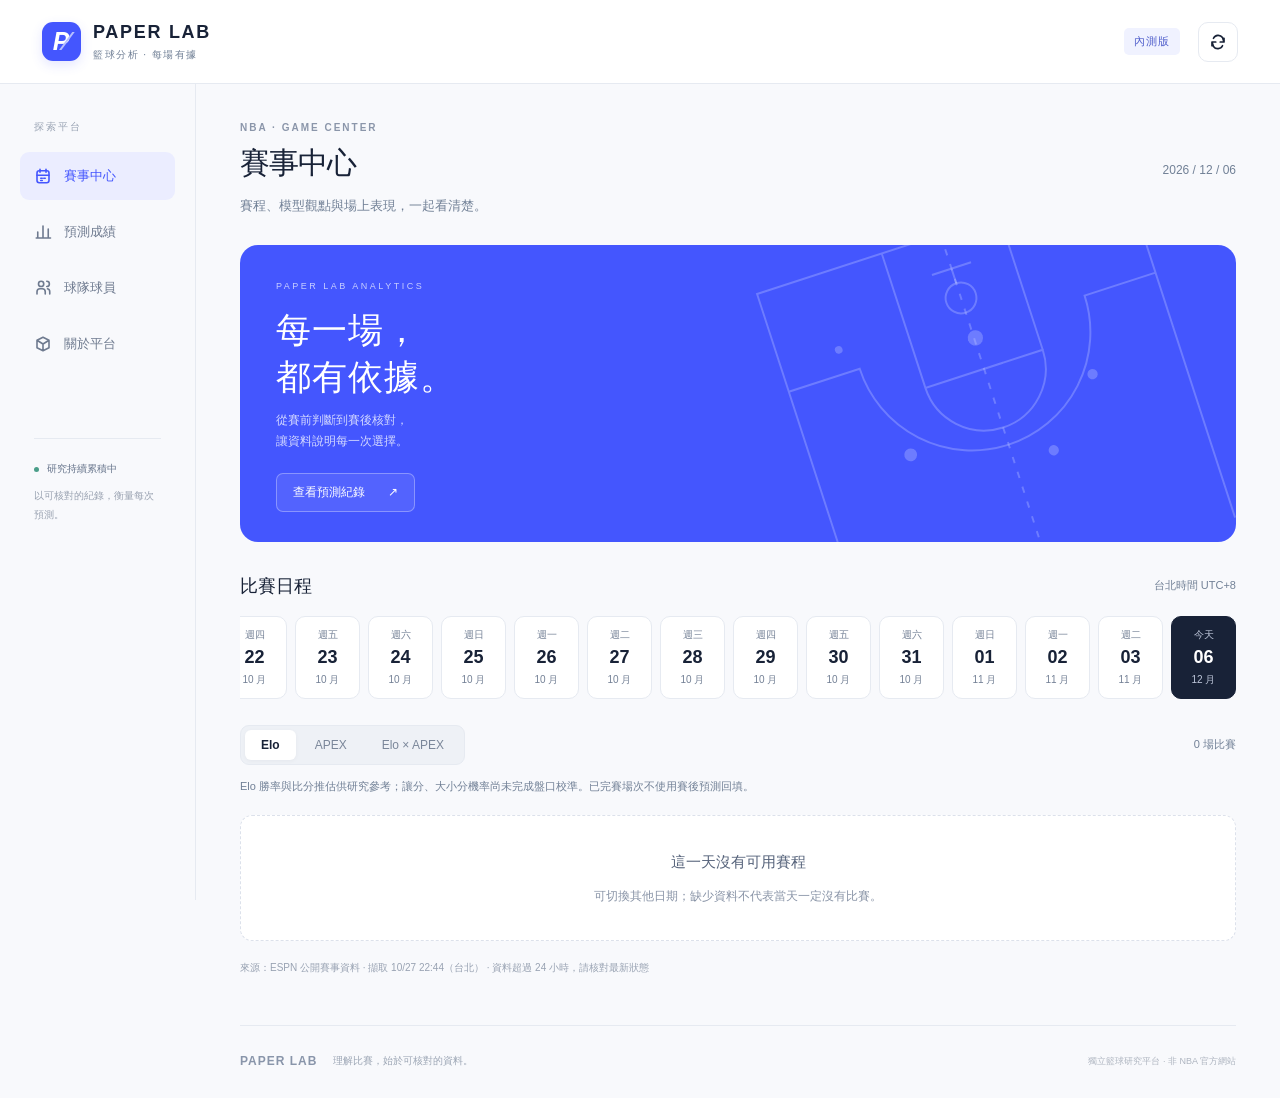
==== index.html @ b0bacdf6 "Polish platform brand alignment and mobile schedule scrolling" ====
<!doctype html>
<html lang="zh-Hant">
<head>
  <meta charset="utf-8">
  <meta name="viewport" content="width=device-width, initial-scale=1, viewport-fit=cover">
  <meta name="theme-color" content="#F8F9FC">
  <meta name="description" content="Paper Lab NBA 賽事分析平台。查看賽程、勝負與讓分大小分研究、封存預測成績、球隊及球員資料。">
  <title>Paper Lab｜NBA 賽事分析平台</title>
  <link rel="stylesheet" href="./platform.css?v=20261027-platform2">
  <script src="./localization.js" defer></script>
  <script src="./platform.js?v=20261027-platform1" defer></script>
</head>
<body>
<a class="skip" href="#content">跳至主要內容</a>
<header class="topbar">
  <a class="brand" href="#games" aria-label="Paper Lab 首頁"><span class="brand-mark">P<span>∕</span></span><span>PAPER LAB<small>籃球分析 · 每場有據</small></span></a>
  <div class="header-right"><span class="beta-label">內測版</span><button class="icon-button" id="refresh" aria-label="重新載入最新資料"><svg viewBox="0 0 24 24" aria-hidden="true"><path d="M20 7v5h-5M4 17v-5h5M6 7a7 7 0 0 1 12-1l2 6M4 12l2 6a7 7 0 0 0 12-1"/></svg></button></div>
</header>
<div class="app-shell">
<nav class="primary-nav" aria-label="主要導覽">
  <div class="nav-label">探索平台</div>
  <button data-page="games" aria-current="page"><svg viewBox="0 0 24 24" aria-hidden="true"><rect x="4" y="5" width="16" height="16" rx="3"/><path d="M8 3v4m8-4v4M4 11h16m-11 4h2m2 0h2m-6 3h2"/></svg><span>賽事中心</span></button>
  <button data-page="results"><svg viewBox="0 0 24 24" aria-hidden="true"><path d="M5 20V12m7 8V4m7 16V8M3 20h19"/></svg><span>預測成績</span></button>
  <button data-page="data"><svg viewBox="0 0 24 24" aria-hidden="true"><path d="M4 20v-3a4 4 0 0 1 4-4h3a4 4 0 0 1 4 4v3m3-7a4 4 0 0 1 3 4v3"/><circle cx="9.5" cy="6.5" r="3.5"/><path d="M17 3a3.5 3.5 0 0 1 0 7"/></svg><span>球隊球員</span></button>
  <button data-page="platform"><svg viewBox="0 0 24 24" aria-hidden="true"><path d="M12 3l8 4v10l-8 4-8-4V7l8-4zm0 9l8-5m-8 5L4 7m8 5v9"/></svg><span>關於平台</span></button>
  <div class="sidebar-note"><i></i> 研究持續累積中<br><span>以可核對的紀錄，衡量每次預測。</span></div>
</nav>
<main id="content" tabindex="-1">
  <div id="load-status" class="load-status" role="status">正在讀取最新賽事資料…</div>
  <section id="page-games" class="page">
    <div class="page-heading"><div><p class="eyebrow">NBA · GAME CENTER</p><h1>賽事中心</h1><p class="subtitle">賽程、模型觀點與場上表現，一起看清楚。</p></div><span id="today-label" class="date-label"></span></div>
    <section class="hero" aria-labelledby="hero-title"><div class="hero-copy"><span class="hero-kicker">PAPER LAB ANALYTICS</span><h2 id="hero-title">每一場，<br>都有依據。</h2><p>從賽前判斷到賽後核對，<br>讓資料說明每一次選擇。</p><button class="hero-cta" data-goto="results">查看預測紀錄 <span>↗</span></button></div><div class="court" aria-hidden="true"><svg viewBox="0 0 340 300"><g fill="none" stroke="currentColor" stroke-width="1.5"><path d="M20 20h300v520H20zM20 100h58a92 92 0 0 0 184 0h58M122 20v110h96V20M122 130a48 48 0 0 0 96 0M154 48h32m-16 0v12"/><circle cx="170" cy="72" r="12"/><path d="M170 20v260" stroke-dasharray="5 7"/></g><g fill="currentColor"><circle cx="95" cy="176" r="5"/><circle cx="249" cy="160" r="4"/><circle cx="171" cy="105" r="6"/><circle cx="202" cy="207" r="4"/><circle cx="67" cy="81" r="3"/></g></svg><span class="court-caption">THE GAME. THE DATA.</span></div></section>
    <div class="section-heading"><h2>比賽日程</h2><span class="quiet">台北時間 UTC+8</span></div>
    <div id="schedule-dates" class="date-strip" aria-label="選擇比賽日期"></div>
    <div class="filter-bar"><div id="forecast-models" class="segmented" aria-label="預測模型"><button data-model="elo" aria-pressed="true">Elo</button><button data-model="apex" aria-pressed="false">APEX</button><button data-model="ensemble" aria-pressed="false">Elo × APEX</button></div><span id="game-count" class="quiet"></span></div>
    <p class="context-note" id="model-context">Elo 勝率與比分推估供研究參考；讓分、大小分機率尚未完成盤口校準。</p>
    <div id="game-list" class="game-grid" aria-live="polite"></div>
    <div class="source-line" id="game-source"></div>
  </section>
  <section id="page-results" class="page" hidden>
    <div class="page-heading"><div><p class="eyebrow">PREDICTION RECORD</p><h1>預測成績</h1><p class="subtitle">看得見當時的判斷，也核對最後的結果。</p></div></div>
    <div class="notice"><strong>先看紀錄，再談準確率</strong><p id="audit-scope">正在讀取封存紀錄…</p></div>
    <div class="filter-bar results-filters"><label>日期<select id="result-day" aria-label="核對日期"></select></label><label>模型<select id="result-model"><option value="elo">Elo 封存核對</option><option value="apex">APEX 真實賽前</option><option value="ensemble">Elo × APEX 真實賽前</option><option value="online">增量模型真實賽前</option></select></label><label>項目<select id="result-market"><option value="all">全部項目</option><option value="moneyline">勝負</option><option value="spread">讓分／受讓</option><option value="total">大小分</option></select></label></div>
    <div id="result-metrics" class="metric-grid"></div>
    <div class="section-heading"><h2>逐場核對</h2><span class="quiet" id="result-count"></span></div>
    <div id="result-list" aria-live="polite"></div>
    <details class="disclosure"><summary>核對方式與資料限制</summary><p>此頁使用公開歷史 Git 提交中的賽前紀錄，依原核對檔的資格規則呈現。讓分與大小分的盤口來源尚未驗證，因此表中的方向命中不能視為已驗證的投注績效。未符合封存條件的場次另行標示；賽後重跑的回測不會計入真實賽前成績。</p><a href="./research.html">查看研究紀錄與回測說明 ↗</a></details>
  </section>
  <section id="page-data" class="page" hidden>
    <div class="page-heading"><div><p class="eyebrow">LEAGUE INTELLIGENCE</p><h1>球隊與球員</h1><p class="subtitle">從球隊近況到球員出賽，找到影響比賽的線索。</p></div></div>
    <div class="data-toolbar"><div class="segmented" id="data-tabs"><button data-dataset="teams" aria-pressed="true">球隊</button><button data-dataset="players" aria-pressed="false">球員</button><button data-dataset="injuries" aria-pressed="false">傷停</button></div><input id="data-search" type="search" placeholder="搜尋球隊或球員" aria-label="搜尋球隊或球員"></div>
    <p class="context-note" id="data-context"></p><div id="data-list" aria-live="polite"></div><div class="source-line" id="data-source"></div>
  </section>
  <section id="page-platform" class="page" hidden>
    <div class="page-heading"><div><p class="eyebrow">ABOUT PAPER LAB</p><h1>用紀錄，建立信任。</h1><p class="subtitle">一個把預測、資料與驗證放在同一條脈絡的籃球分析平台。</p></div></div>
    <div class="platform-intro"><span class="small-label">目前階段</span><h2>持續驗證的內測平台</h2><p>目前以 Elo 提供公開研究預測，APEX 與融合方案累積真實賽前證據後再評估。模型更新必須經驗證與人工審核，不會因少量比賽的短期成績自動升級。</p></div>
    <div class="section-heading"><h2>模型與整合狀態</h2><span class="quiet">如實呈現進度</span></div><div id="model-status" class="model-grid"></div>
    <div class="section-heading"><h2>資料如何持續累積</h2></div><div id="integration-summary" class="panel"></div>
    <div class="section-heading"><h2>資料與使用說明</h2></div><div class="panel text-panel"><h3>來源與更新</h3><p>公開賽程、球員比賽數據及傷停由現有資料收集流程更新；每個頁面標示擷取時間。私人模型進度以人工確認的彙總快照呈現，超過 24 小時會提醒重新核對。</p><h3>內測與後續服務</h3><p>目前未開放訂閱或收款。資料來源的商業使用與再散布權利仍須確認，完成授權及長期模型驗證後才適合提供付費服務。</p><h3>研究定位</h3><p>球員能力、預估上場時間和勝率屬於推估，不能視為已知事實；傷停未列名也不等於健康。任何模型均不保證賽果或收益。</p><div class="text-links"><a href="./research.html">完整研究紀錄 ↗</a><a href="https://official.nba.com/nba-injury-report-2026-27-season/" target="_blank" rel="noopener noreferrer">NBA 官方傷情報告 ↗</a></div></div>
    <div id="platform-asof" class="source-line"></div>
  </section>
  <footer><a class="footer-brand" href="#games">PAPER LAB</a><p>理解比賽，始於可核對的資料。</p><span>獨立籃球研究平台 · 非 NBA 官方網站</span></footer>
</main>
</div>
<dialog id="game-dialog" aria-labelledby="dialog-title"><div class="dialog-top"><span class="eyebrow">GAME INSIGHT</span><button id="dialog-close" class="icon-button" aria-label="關閉分析">×</button></div><div id="dialog-content"></div></dialog>
<noscript><p class="notice">請開啟 JavaScript 讀取最新賽事；也可前往 <a href="./research.html">研究紀錄</a>。</p></noscript>
</body>
</html>
---- platform.css ----
:root{--brand:#4456fe;--ink:#182237;--muted:#718096;--line:#e6eaf1;--canvas:#f8f9fc;--surface:#fff;--green:#187660;--red:#b84c57;font-family:-apple-system,BlinkMacSystemFont,"PingFang TC","Noto Sans TC",sans-serif;color:var(--ink);background:var(--canvas);color-scheme:light;font-synthesis:none}
*{box-sizing:border-box}body{margin:0}button,input,select{font:inherit}button,a,input,select{-webkit-tap-highlight-color:transparent}button{cursor:pointer}a{color:var(--brand);text-decoration:none}button:focus-visible,a:focus-visible,select:focus-visible,input:focus-visible,summary:focus-visible{outline:3px solid #97a2ff;outline-offset:3px}button{color:inherit}button:disabled{cursor:default}svg{display:block}svg path,svg rect,svg circle{vector-effect:non-scaling-stroke}[hidden]{display:none!important}.skip{position:absolute;top:-100px;z-index:100;background:white;padding:16px}.skip:focus{top:4px}.topbar{height:84px;background:#fff;border-bottom:1px solid var(--line);display:flex;justify-content:space-between;align-items:center;padding:0 42px;position:sticky;top:0;z-index:20}.brand{display:flex;gap:12px;align-items:center;font-size:18px;letter-spacing:1.7px;font-weight:850;color:var(--ink)}.brand small{display:block;font-size:10px;letter-spacing:1.5px;font-weight:500;color:var(--muted);margin-top:5px}.brand-mark{background:var(--brand);color:#fff;height:39px;width:39px;display:flex;align-items:center;justify-content:center;border-radius:11px;font-size:25px;font-style:italic;letter-spacing:-5px;padding-right:6px;box-shadow:0 4px 12px #4456fe25}.brand-mark span{color:#b6bfff}.header-right{display:flex;gap:18px;align-items:center}.beta-label{font-size:11px;letter-spacing:1px;background:#f0f2ff;color:#5260cc;padding:6px 10px;border-radius:5px}.icon-button{width:40px;height:40px;border:1px solid var(--line);border-radius:10px;background:white;display:grid;place-items:center;font-size:25px}.icon-button svg{width:18px;fill:none;stroke:currentColor;stroke-linecap:round;stroke-linejoin:round;stroke-width:1.7}.app-shell{display:grid;grid-template-columns:196px minmax(0,1fr);max-width:1440px;margin:auto}.primary-nav{padding:36px 20px;height:calc(100dvh - 84px);position:sticky;top:84px;border-right:1px solid var(--line)}.nav-label{font-size:10px;letter-spacing:2px;color:#9aa4b4;padding:0 14px 18px}.primary-nav button{width:100%;background:none;border:0;display:flex;align-items:center;gap:12px;border-radius:9px;padding:14px;margin-bottom:8px;font-size:13px;font-weight:650;color:#6e7a8f;text-align:left}.primary-nav button svg{width:18px;height:20px;fill:none;stroke:currentColor;stroke-width:1.6;stroke-linecap:round;stroke-linejoin:round;flex-shrink:0}.primary-nav button[aria-current=page]{background:#ebedff;color:var(--brand)}.sidebar-note{border-top:1px solid var(--line);margin:70px 14px 0;padding-top:20px;font-size:10px;color:#66748b;line-height:1.9}.sidebar-note span{display:block;margin-top:8px;color:#98a1b0}.sidebar-note i{display:inline-block;width:5px;height:5px;border-radius:100%;background:#4a9e89;margin-right:5px}main{min-width:0;padding:38px 44px 0;max-width:1200px}.page-heading{display:flex;align-items:center;justify-content:space-between;gap:20px;margin-bottom:28px}.eyebrow{font-size:10px;font-weight:750;letter-spacing:2px;color:#8b96aa;margin:0 0 10px}h1{font-size:30px;letter-spacing:-1px;margin:0 0 10px;font-weight:760}h2{margin:0;font-size:18px;font-weight:720}h3{font-size:15px;margin:0 0 10px}.subtitle{font-size:13px;line-height:1.8;margin:0;color:var(--muted)}.date-label{font-size:12px;color:#718096;white-space:nowrap}.hero{border-radius:18px;background:var(--brand);color:white;min-height:260px;position:relative;overflow:hidden;display:flex;margin-bottom:32px}.hero-copy{position:relative;z-index:1;padding:30px 36px;flex:1}.hero-kicker{font-size:9px;letter-spacing:2.5px;color:#c7ceff}.hero h2{font-size:35px;line-height:1.32;letter-spacing:1px;margin:14px 0 10px}.hero p{font-size:12px;line-height:1.8;color:#d4d9ff;margin:0 0 20px}.hero-cta{border:1px solid #ffffff50;background:#ffffff15;color:#fff;padding:10px 16px;border-radius:7px;font-size:12px}.hero-cta span{margin-left:20px}.court{position:absolute;right:0;top:0;height:100%;width:49%;color:#c0c8ff55;transform:rotate(-18deg) scale(1.3);transform-origin:center}.court svg{width:100%;height:100%}.court-caption{display:none;position:absolute;right:42px;bottom:30px;letter-spacing:3px;font-size:7px;transform:rotate(18deg);color:#d1d8ff}.section-heading{display:flex;align-items:center;justify-content:space-between;gap:12px;margin:28px 0 16px}.quiet{font-size:11px;color:var(--muted)}.date-strip{display:flex;gap:8px;overflow:auto;padding:2px 0 8px;scrollbar-width:none}.date-strip button{min-width:65px;flex-shrink:0;border:1px solid var(--line);border-radius:10px;background:white;padding:11px 8px;color:#748196;font-size:10px;text-align:center}.date-strip strong{display:block;color:var(--ink);font-size:18px;margin:5px 0}.date-strip button[aria-pressed=true]{background:var(--ink);border-color:var(--ink);color:#bec7da}.date-strip button[aria-pressed=true] strong{color:#fff}.filter-bar{display:flex;justify-content:space-between;align-items:center;gap:16px;margin:18px 0 8px;flex-wrap:wrap}.segmented{display:flex;padding:4px;border:1px solid var(--line);background:#eef1f6;border-radius:9px;gap:3px}.segmented button{border:0;background:none;color:#7a8699;font-size:12px;padding:8px 16px;border-radius:6px;white-space:nowrap}.segmented button[aria-pressed=true]{color:var(--ink);background:white;box-shadow:0 1px 4px #1722380b;font-weight:700}.context-note{font-size:11px;line-height:1.8;color:var(--muted);margin:12px 0 18px}.game-grid{display:grid;grid-template-columns:repeat(2,minmax(0,1fr));gap:16px}.game-card{background:#fff;border:1px solid var(--line);border-radius:13px;overflow:hidden;transition:box-shadow .2s}.game-card:hover{box-shadow:0 5px 20px #18223708}.game-top{display:flex;justify-content:space-between;padding:16px 18px 0;font-size:10px;color:#8b96a7}.status-chip{font-size:9px;letter-spacing:.5px;color:#76839a;display:inline-flex;align-items:center;gap:5px}.status-chip.live{color:var(--red)}.status-chip.live:before{content:"";background:var(--red);border-radius:50%;width:5px;height:5px}.matchup{display:grid;grid-template-columns:1fr auto 1fr;align-items:center;padding:22px 14px 20px;gap:12px;text-align:center}.team-symbol{display:grid;place-content:center;background:#f0f3f9;border:1px solid #e6eaf1;border-radius:50%;width:43px;height:43px;margin:0 auto 10px;font-size:11px;font-weight:850;color:#405371;letter-spacing:.4px}.team-name{font-size:14px;font-weight:720;display:block}.team-role{font-size:9px;color:#a1a9b7;margin-top:5px}.match-score{font-size:22px;font-weight:750;letter-spacing:1px}.match-score small{display:block;font-size:9px;font-weight:400;letter-spacing:0;color:#95a1b3;margin-top:7px}.vs{font-size:11px;letter-spacing:1px;color:#a9b1be;font-weight:500}.market-grid{display:grid;grid-template-columns:repeat(3,minmax(0,1fr));background:#f8f9fd;border-top:1px solid #eef0f5;border-bottom:1px solid #eef0f5;margin:0 18px}.market-cell{padding:12px 5px;min-width:0;text-align:center}.market-cell+.market-cell{border-left:1px solid var(--line)}.market-cell span{font-size:9px;color:#8b95a6;display:block;margin-bottom:7px}.market-cell strong{font-size:12px;font-weight:700;display:block;overflow-wrap:anywhere}.market-cell em{display:block;font-size:10px;color:var(--brand);font-style:normal;margin-top:5px}.card-bottom{display:flex;justify-content:space-between;align-items:center;padding:13px 18px;font-size:9px;color:#9aa4b3;gap:10px}.text-button{border:0;background:none;color:var(--brand);padding:6px 0;font-size:11px;font-weight:650}.empty{background:#fff;border:1px dashed #dce1eb;border-radius:12px;padding:32px 22px;text-align:center;color:#8994a7;font-size:12px;line-height:1.9;grid-column:1/-1}.empty strong{font-size:15px;color:#55627a;display:block;margin-bottom:9px}.source-line{color:#98a2b2;font-size:10px;line-height:1.8;margin-top:18px;overflow-wrap:anywhere}.load-status{font-size:11px;color:#7a869b;margin:0 0 18px}.load-status:empty{display:none}.load-status.error{background:#fff0eb;padding:12px;border-radius:8px;color:#a15b3d}.notice{background:#eef1ff;border:1px solid #e1e6ff;border-radius:12px;padding:20px 24px;margin-bottom:22px}.notice strong{font-size:14px;color:#3f50ae}.notice p{font-size:12px;color:#7482a2;line-height:1.9;margin:8px 0 0}.results-filters label{font-size:10px;color:var(--muted);display:grid;gap:7px;flex:1;min-width:120px}select,input{border:1px solid var(--line);background:#fff;border-radius:8px;padding:11px 12px;color:var(--ink);min-width:0;font-size:12px}input{appearance:none}select{min-height:42px}.metric-grid{display:grid;grid-template-columns:repeat(3,minmax(0,1fr));gap:14px;margin-top:24px}.metric-card{border:1px solid var(--line);background:white;border-radius:12px;padding:20px}.metric-card span{font-size:11px;color:var(--muted)}.metric-number{font-size:30px;font-weight:760;letter-spacing:-1px;margin:10px 0 7px}.metric-number small{font-size:13px;font-weight:450;color:#97a3b5;letter-spacing:0}.metric-card p{font-size:10px;color:#9aa4b4;margin:0;line-height:1.7}.result-row{border:1px solid var(--line);background:white;border-radius:12px;margin:12px 0;padding:18px 20px}.result-title{display:flex;justify-content:space-between;gap:12px;align-items:center;font-size:13px;font-weight:700}.result-title time{color:#93a0b3;font-size:10px;font-weight:400}.result-picks{display:grid;grid-template-columns:repeat(3,minmax(0,1fr));gap:12px;margin-top:18px}.result-picks>div{font-size:11px;line-height:1.9}.result-picks span{display:block;font-size:10px;color:#8894a7}.hit{color:var(--green)}.miss{color:var(--red)}.result-proof{font-size:9px;color:#9aa4b3;margin-top:14px;line-height:1.8;overflow-wrap:anywhere}.result-proof a{color:#7f8cab;text-decoration:underline}.disclosure{font-size:12px;line-height:1.9;background:#f0f3f8;border:1px solid var(--line);padding:16px 20px;border-radius:10px;margin-top:24px;color:#79869b}.disclosure summary{cursor:pointer;color:#53617b;font-weight:600}.data-toolbar{display:flex;gap:20px;align-items:center;justify-content:space-between}.data-toolbar input{max-width:280px;width:100%}.team-grid{display:grid;grid-template-columns:repeat(3,minmax(0,1fr));gap:14px}.team-card{background:white;border:1px solid var(--line);border-radius:12px;padding:22px 14px;text-align:center;color:var(--ink)}.team-card h3{font-size:13px;margin:12px 0 7px}.team-card p{font-size:10px;color:#94a0b3;margin:0;line-height:1.7}.team-card .team-symbol{width:48px;height:48px}.table-wrap{overflow:auto;border:1px solid var(--line);border-radius:12px;background:white}.data-table{border-collapse:collapse;width:100%;font-size:12px;white-space:nowrap;text-align:left}.data-table th{font-size:10px;letter-spacing:.5px;color:#95a0b2;background:#fbfcff;font-weight:500}.data-table th,.data-table td{padding:15px 18px;border-bottom:1px solid #edf0f5}.data-table tbody tr:last-child td{border-bottom:0}.data-table td small{display:block;color:#98a4b6;font-size:10px;margin-top:5px}.injury-grid{display:grid;grid-template-columns:repeat(2,minmax(0,1fr));gap:12px}.injury-card{background:white;border:1px solid var(--line);border-radius:10px;padding:18px}.injury-card h3{font-size:13px;display:flex;justify-content:space-between;gap:12px;line-height:1.7}.injury-card p{font-size:11px;color:#8b96a9;line-height:1.8;margin:5px 0 0}.injury-label{font-size:9px;padding:3px 7px;background:#fff0ef;color:#b36865;border-radius:5px;white-space:nowrap;align-self:start}.platform-intro{background:#18243a;color:white;border-radius:14px;padding:32px}.small-label{font-size:10px;color:#adb7ca;letter-spacing:1px}.platform-intro h2{font-size:24px;margin:14px 0}.platform-intro p{font-size:13px;line-height:2;color:#b7c1d3;max-width:680px;margin-bottom:0}.model-grid{display:grid;grid-template-columns:repeat(2,minmax(0,1fr));gap:14px}.model-card{border:1px solid var(--line);background:white;border-radius:12px;padding:23px}.model-card h3{font-size:18px;margin:8px 0}.model-card p{font-size:12px;color:#8b96a9;line-height:1.9}.model-label{font-size:9px;color:var(--brand);letter-spacing:1px}.model-card .progress{height:4px;background:#edf0f7;border-radius:5px;overflow:hidden;margin-top:15px}.progress div{height:100%;background:#6674ef}.panel{border:1px solid var(--line);background:white;border-radius:12px;padding:24px;font-size:12px;line-height:2;color:#8692a6}.panel h3{color:#3b4961;margin-top:22px}.panel h3:first-child{margin-top:0}.panel p{margin:8px 0 20px}.panel .compact-stats{display:grid;grid-template-columns:repeat(3,1fr);gap:20px;border-bottom:1px solid var(--line);padding-bottom:20px;margin-bottom:18px}.compact-stats strong{display:block;color:var(--ink);font-size:24px}.compact-stats span{font-size:10px}.text-links{display:flex;flex-wrap:wrap;gap:20px;font-size:11px}footer{border-top:1px solid var(--line);padding:28px 0 30px;margin-top:48px;display:flex;gap:16px;align-items:center;flex-wrap:wrap}footer .footer-brand{font-size:12px;font-weight:850;color:#8995aa;letter-spacing:1px}footer p{font-size:10px;color:#9ba5b4;margin:0}footer>span{font-size:9px;color:#aeb5c0;margin-left:auto}dialog{border:1px solid var(--line);border-radius:18px;padding:24px;width:min(650px,calc(100% - 24px));max-height:90dvh;color:var(--ink);box-shadow:0 20px 80px #15223e30}dialog::backdrop{background:#15223e88;backdrop-filter:blur(3px)}.dialog-top{display:flex;justify-content:space-between;align-items:center;margin-bottom:14px}.dialog-top .eyebrow{margin:0}.dialog-top button{border:0}dialog h2{font-size:23px;margin:15px 0}dialog .subtitle{margin-bottom:20px}dialog .panel{padding:18px;margin:14px 0}dialog .metric-grid{margin:14px 0}dialog .metric-card{padding:14px}.dialog-subtitle{font-size:12px;line-height:1.9;color:#8b96a8}.stale{color:#a46d40}.panel ul{padding-left:18px}.game-analysis{display:grid;grid-template-columns:1fr 1fr;gap:15px}.game-analysis>div{background:#f7f9fd;border-radius:10px;padding:16px;font-size:12px;line-height:1.9}.game-analysis h3{font-size:13px}.game-analysis p{font-size:11px;color:#7c899e}.audit-link{font-size:11px}.model-unavailable{padding:15px 18px;background:#f8f9fd;margin:0 18px;border-radius:8px;font-size:11px;line-height:1.8;color:#929db0}
@media(min-width:1400px){main{padding-left:56px;padding-right:56px}.hero{min-height:290px}.hero-copy{padding-top:38px}.hero h2{font-size:39px}}
@media(max-width:1050px){.app-shell{grid-template-columns:164px minmax(0,1fr)}.primary-nav{padding-left:12px;padding-right:12px}main{padding:30px 26px 0}.topbar{padding:0 26px}.hero-copy{padding:28px}.game-grid{gap:12px}.market-grid{margin:0 12px}.matchup{gap:6px}.team-name{font-size:13px}.team-grid{grid-template-columns:repeat(2,minmax(0,1fr))}.game-top{padding:14px 14px 0}.card-bottom{padding-left:14px;padding-right:14px}}
@media(max-width:720px){.topbar{height:69px;padding:0 20px}.brand{font-size:16px;gap:10px}.brand-mark{height:34px;width:34px;font-size:23px;border-radius:9px}.brand small{font-size:8px}.header-right{gap:10px}.icon-button{width:34px;height:34px}.beta-label{font-size:9px;padding:5px 8px}.app-shell{display:block}.primary-nav{position:fixed;top:auto;bottom:0;left:0;right:0;height:auto;display:flex;background:#ffffffed;backdrop-filter:blur(16px);border:0;border-top:1px solid var(--line);padding:7px 10px calc(7px + env(safe-area-inset-bottom));z-index:30;justify-content:space-around}.primary-nav button{width:23%;padding:6px 2px;margin:0;display:flex;flex-direction:column;gap:6px;font-size:9px;line-height:1.4;border-radius:8px}.primary-nav button[aria-current=page]{background:#f0f2ff}.primary-nav svg{width:19px;height:19px}.nav-label,.sidebar-note{display:none}main{padding:27px 20px 74px}.page-heading{margin-bottom:23px;gap:10px;align-items:start}.eyebrow{font-size:8px;letter-spacing:1.8px;margin-bottom:9px}h1{font-size:27px;margin-bottom:8px}.subtitle{font-size:11px;line-height:1.9}.date-label{font-size:9px;padding-top:22px}.hero{min-height:240px;margin-bottom:28px;border-radius:13px}.hero-copy{padding:26px}.hero-kicker{font-size:8px;letter-spacing:1.7px}.hero h2{font-size:32px;margin:15px 0 10px}.hero p{font-size:11px}.hero-cta{font-size:10px;padding:9px 13px}.court{right:-50px;width:66%;transform:rotate(-19deg) scale(1.25);opacity:.8}.court-caption{font-size:5px;right:34px;bottom:36px}h2{font-size:16px}.section-heading{margin-top:24px}.quiet{font-size:10px}.date-strip{gap:7px;margin-right:-20px;padding-right:20px}.date-strip button{min-width:58px;padding:9px 7px;border-radius:8px;font-size:9px}.date-strip strong{font-size:17px}.filter-bar{gap:10px;margin-top:15px}.segmented button{padding:7px 12px;font-size:10px}.context-note{font-size:10px;margin:11px 0 15px}.game-grid{grid-template-columns:1fr;gap:14px}.game-top{padding:16px 20px 0}.matchup{padding:20px 23px;grid-template-columns:1fr 82px 1fr}.team-symbol{height:43px;width:43px;font-size:11px}.team-name{font-size:15px}.team-role{font-size:9px}.match-score{font-size:24px}.market-grid{margin:0 20px}.market-cell{padding:13px 4px}.market-cell span{font-size:9px}.market-cell strong{font-size:13px}.market-cell em{font-size:10px}.card-bottom{padding:12px 20px}.notice{padding:18px}.notice strong{font-size:13px}.notice p{font-size:11px}.results-filters{display:grid;grid-template-columns:1fr 1fr;gap:12px}.results-filters label:first-child{grid-column:1/-1}.results-filters select{font-size:12px}.metric-grid{gap:8px;margin-top:20px}.metric-card{padding:14px 10px}.metric-card span{font-size:10px}.metric-number{font-size:24px;margin:8px 0 6px}.metric-card p{font-size:9px}.result-row{padding:17px}.result-title{font-size:12px;gap:8px;flex-wrap:wrap}.result-title time{font-size:9px}.result-picks{gap:8px}.result-picks>div{font-size:10px}.result-picks span{font-size:9px}.result-proof{font-size:8px}.data-toolbar{display:block}.data-toolbar .segmented{width:max-content}.data-toolbar input{max-width:none;margin-top:13px;padding:13px;font-size:12px}.team-grid{gap:10px}.team-card{padding:20px 10px}.team-card h3{font-size:12px}.team-card p{font-size:9px}.data-table th,.data-table td{padding:14px}.injury-grid{grid-template-columns:1fr}.model-grid{grid-template-columns:1fr;gap:12px}.model-card{padding:20px}.model-card h3{font-size:19px}.model-card p{font-size:11px;margin-bottom:0}.platform-intro{padding:25px}.platform-intro h2{font-size:21px}.platform-intro p{font-size:12px}.panel{padding:20px;font-size:11px}.panel .compact-stats{gap:10px}.compact-stats strong{font-size:23px}.compact-stats span{font-size:9px}.source-line{font-size:9px}.disclosure{padding:16px;font-size:11px}footer{display:block;padding:25px 0 15px;margin-top:36px}footer p{margin:10px 0}footer>span{display:block;font-size:8px}dialog{padding:19px;max-height:88dvh}dialog h2{font-size:21px}.game-analysis{gap:9px}.game-analysis>div{padding:13px;font-size:11px}.game-analysis h3{font-size:12px}.game-analysis p{font-size:10px}}
@media(prefers-reduced-motion:reduce){*{scroll-behavior:auto!important;transition:none!important}}

.date-strip::-webkit-scrollbar{display:none}
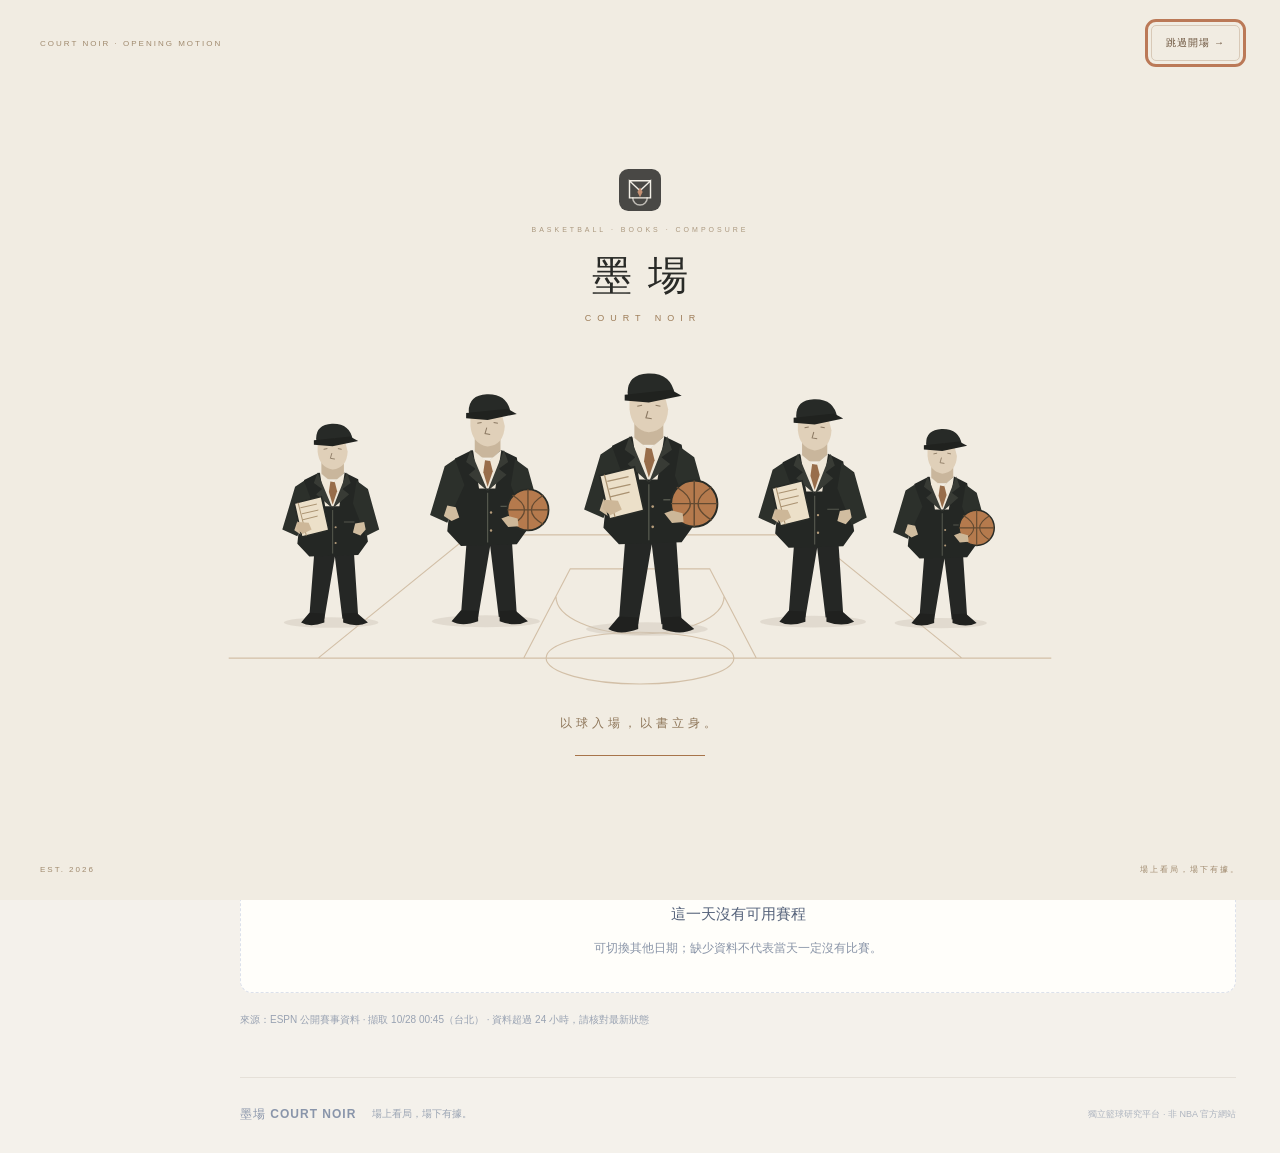
==== commit ea897e6b: "Launch Court Noir identity, optional opening motion and visible pregame briefs" ====
--- a/index.html
+++ b/index.html
@@ -3,17 +3,23 @@
 <head>
   <meta charset="utf-8">
   <meta name="viewport" content="width=device-width, initial-scale=1, viewport-fit=cover">
-  <meta name="theme-color" content="#F8F9FC">
-  <meta name="description" content="Paper Lab NBA 賽事分析平台。查看賽程、勝負與讓分大小分研究、封存預測成績、球隊及球員資料。">
-  <title>Paper Lab｜NBA 賽事分析平台</title>
-  <link rel="stylesheet" href="./platform.css?v=20261027-platform2">
+  <meta name="theme-color" content="#F4F1EB">
+  <meta name="description" content="墨場 COURT NOIR NBA 賽事研究平台。查看賽程、勝負與讓分大小分研究、封存預測成績、球隊及球員資料。">
+  <link rel="icon" type="image/svg+xml" href="./assets/court-noir-mark.svg">
+  <title>墨場 COURT NOIR｜NBA 賽事研究平台</title>
+  <link rel="stylesheet" href="./platform.css?v=20261027-noir1">
   <script src="./localization.js" defer></script>
-  <script src="./platform.js?v=20261027-platform1" defer></script>
+  <script src="./platform.js?v=20261027-noir1" defer></script>
 </head>
 <body>
+<section id="brand-intro" class="brand-intro" role="dialog" aria-modal="true" aria-labelledby="intro-title" hidden>
+  <div class="intro-top"><span>COURT NOIR · OPENING MOTION</span><button id="skip-intro" type="button">跳過開場 →</button></div>
+  <div class="intro-content"><img class="intro-emblem" src="./assets/court-noir-mark.svg" alt="" width="42" height="42"><p class="intro-eyebrow">BASKETBALL · BOOKS · COMPOSURE</p><h2 id="intro-title">墨場</h2><p class="intro-wordmark">COURT NOIR</p><img class="intro-crew" src="./assets/noir-entrance.svg" alt="五位黑西裝英式平頂帽人物，拿著籃球與書本，並肩站在球場上" width="960" height="420"><p class="intro-motto">以球入場，以書立身。</p><div class="intro-rule" aria-hidden="true"></div></div>
+  <div class="intro-bottom"><span>EST. 2026</span><span>場上看局，場下有據。</span></div>
+</section>
 <a class="skip" href="#content">跳至主要內容</a>
 <header class="topbar">
-  <a class="brand" href="#games" aria-label="Paper Lab 首頁"><span class="brand-mark">P<span>∕</span></span><span>PAPER LAB<small>籃球分析 · 每場有據</small></span></a>
+  <a class="brand" href="#games" aria-label="墨場 COURT NOIR 首頁"><img class="brand-symbol" src="./assets/court-noir-mark.svg" alt="" width="40" height="40"><span class="brand-name">墨場<small>COURT NOIR</small></span></a>
   <div class="header-right"><span class="beta-label">內測版</span><button class="icon-button" id="refresh" aria-label="重新載入最新資料"><svg viewBox="0 0 24 24" aria-hidden="true"><path d="M20 7v5h-5M4 17v-5h5M6 7a7 7 0 0 1 12-1l2 6M4 12l2 6a7 7 0 0 0 12-1"/></svg></button></div>
 </header>
 <div class="app-shell">
@@ -29,8 +35,9 @@
   <div id="load-status" class="load-status" role="status">正在讀取最新賽事資料…</div>
   <section id="page-games" class="page">
     <div class="page-heading"><div><p class="eyebrow">NBA · GAME CENTER</p><h1>賽事中心</h1><p class="subtitle">賽程、模型觀點與場上表現，一起看清楚。</p></div><span id="today-label" class="date-label"></span></div>
-    <section class="hero" aria-labelledby="hero-title"><div class="hero-copy"><span class="hero-kicker">PAPER LAB ANALYTICS</span><h2 id="hero-title">每一場，<br>都有依據。</h2><p>從賽前判斷到賽後核對，<br>讓資料說明每一次選擇。</p><button class="hero-cta" data-goto="results">查看預測紀錄 <span>↗</span></button></div><div class="court" aria-hidden="true"><svg viewBox="0 0 340 300"><g fill="none" stroke="currentColor" stroke-width="1.5"><path d="M20 20h300v520H20zM20 100h58a92 92 0 0 0 184 0h58M122 20v110h96V20M122 130a48 48 0 0 0 96 0M154 48h32m-16 0v12"/><circle cx="170" cy="72" r="12"/><path d="M170 20v260" stroke-dasharray="5 7"/></g><g fill="currentColor"><circle cx="95" cy="176" r="5"/><circle cx="249" cy="160" r="4"/><circle cx="171" cy="105" r="6"/><circle cx="202" cy="207" r="4"/><circle cx="67" cy="81" r="3"/></g></svg><span class="court-caption">THE GAME. THE DATA.</span></div></section>
-    <div class="section-heading"><h2>比賽日程</h2><span class="quiet">台北時間 UTC+8</span></div>
+    <section class="hero" aria-labelledby="hero-title"><div class="hero-copy"><span class="hero-kicker">COURT NOIR · BASKETBALL INTELLIGENCE</span><h2 id="hero-title">看懂局勢，<br>不失風度。</h2><p>獨贏、讓分、大小分，<br>每個觀點，都有資料落點。</p><button class="hero-cta" data-goto="results">查看預測紀錄 <span>↗</span></button></div><div class="court" aria-hidden="true"><svg viewBox="0 0 340 300"><g fill="none" stroke="currentColor" stroke-width="1.5"><path d="M20 20h300v520H20zM20 100h58a92 92 0 0 0 184 0h58M122 20v110h96V20M122 130a48 48 0 0 0 96 0M154 48h32m-16 0v12"/><circle cx="170" cy="72" r="12"/><path d="M170 20v260" stroke-dasharray="5 7"/></g><g fill="currentColor"><circle cx="95" cy="176" r="5"/><circle cx="249" cy="160" r="4"/><circle cx="171" cy="105" r="6"/><circle cx="202" cy="207" r="4"/><circle cx="67" cy="81" r="3"/></g></svg><span class="court-caption">THE GAME. THE DATA.</span></div></section>
+    <div class="schedule-heading"><div><p class="eyebrow">PREGAME BRIEFING</p><h2 id="schedule-title">賽前預測</h2></div><div class="schedule-actions"><button id="go-today" class="text-button">今日賽果</button><button id="go-tomorrow" class="tomorrow-button">明日預測 ↗</button></div></div>
+    <p id="selected-date-context" class="context-note"></p>
     <div id="schedule-dates" class="date-strip" aria-label="選擇比賽日期"></div>
     <div class="filter-bar"><div id="forecast-models" class="segmented" aria-label="預測模型"><button data-model="elo" aria-pressed="true">Elo</button><button data-model="apex" aria-pressed="false">APEX</button><button data-model="ensemble" aria-pressed="false">Elo × APEX</button></div><span id="game-count" class="quiet"></span></div>
     <p class="context-note" id="model-context">Elo 勝率與比分推估供研究參考；讓分、大小分機率尚未完成盤口校準。</p>
@@ -52,14 +59,16 @@
     <p class="context-note" id="data-context"></p><div id="data-list" aria-live="polite"></div><div class="source-line" id="data-source"></div>
   </section>
   <section id="page-platform" class="page" hidden>
-    <div class="page-heading"><div><p class="eyebrow">ABOUT PAPER LAB</p><h1>用紀錄，建立信任。</h1><p class="subtitle">一個把預測、資料與驗證放在同一條脈絡的籃球分析平台。</p></div></div>
+    <div class="page-heading"><div><p class="eyebrow">ABOUT COURT NOIR</p><h1>用紀錄，建立信任。</h1><p class="subtitle">一個把預測、資料與驗證放在同一條脈絡的籃球分析平台。</p></div></div>
     <div class="platform-intro"><span class="small-label">目前階段</span><h2>持續驗證的內測平台</h2><p>目前以 Elo 提供公開研究預測，APEX 與融合方案累積真實賽前證據後再評估。模型更新必須經驗證與人工審核，不會因少量比賽的短期成績自動升級。</p></div>
     <div class="section-heading"><h2>模型與整合狀態</h2><span class="quiet">如實呈現進度</span></div><div id="model-status" class="model-grid"></div>
     <div class="section-heading"><h2>資料如何持續累積</h2></div><div id="integration-summary" class="panel"></div>
     <div class="section-heading"><h2>資料與使用說明</h2></div><div class="panel text-panel"><h3>來源與更新</h3><p>公開賽程、球員比賽數據及傷停由現有資料收集流程更新；每個頁面標示擷取時間。私人模型進度以人工確認的彙總快照呈現，超過 24 小時會提醒重新核對。</p><h3>內測與後續服務</h3><p>目前未開放訂閱或收款。資料來源的商業使用與再散布權利仍須確認，完成授權及長期模型驗證後才適合提供付費服務。</p><h3>研究定位</h3><p>球員能力、預估上場時間和勝率屬於推估，不能視為已知事實；傷停未列名也不等於健康。任何模型均不保證賽果或收益。</p><div class="text-links"><a href="./research.html">完整研究紀錄 ↗</a><a href="https://official.nba.com/nba-injury-report-2026-27-season/" target="_blank" rel="noopener noreferrer">NBA 官方傷情報告 ↗</a></div></div>
+    <div class="panel factor-research-entry"><span class="small-label">研究進行中</span><h3>把球場線索，變成可核對的加減分。</h3><p>計數因子評分卡正在設計：每條規則都要有來源、時間戳與獨立驗證，尚未影響現有預測。</p><a href="https://github.com/leonlin047/nba-paper-lab-web/blob/main/docs/COUNTABLE_FACTORS_RESEARCH_20261028.md">閱讀論文研究與評分卡草案 ↗</a></div>
+    <button id="replay-intro" class="text-button intro-replay" type="button">重播品牌開場 ↗</button>
     <div id="platform-asof" class="source-line"></div>
   </section>
-  <footer><a class="footer-brand" href="#games">PAPER LAB</a><p>理解比賽，始於可核對的資料。</p><span>獨立籃球研究平台 · 非 NBA 官方網站</span></footer>
+  <footer><a class="footer-brand" href="#games">墨場 COURT NOIR</a><p>場上看局，場下有據。</p><span>獨立籃球研究平台 · 非 NBA 官方網站</span></footer>
 </main>
 </div>
 <dialog id="game-dialog" aria-labelledby="dialog-title"><div class="dialog-top"><span class="eyebrow">GAME INSIGHT</span><button id="dialog-close" class="icon-button" aria-label="關閉分析">×</button></div><div id="dialog-content"></div></dialog>
--- a/platform.css
+++ b/platform.css
@@ -1,8 +1,13 @@
-:root{--brand:#4456fe;--ink:#182237;--muted:#718096;--line:#e6eaf1;--canvas:#f8f9fc;--surface:#fff;--green:#187660;--red:#b84c57;font-family:-apple-system,BlinkMacSystemFont,"PingFang TC","Noto Sans TC",sans-serif;color:var(--ink);background:var(--canvas);color-scheme:light;font-synthesis:none}
-*{box-sizing:border-box}body{margin:0}button,input,select{font:inherit}button,a,input,select{-webkit-tap-highlight-color:transparent}button{cursor:pointer}a{color:var(--brand);text-decoration:none}button:focus-visible,a:focus-visible,select:focus-visible,input:focus-visible,summary:focus-visible{outline:3px solid #97a2ff;outline-offset:3px}button{color:inherit}button:disabled{cursor:default}svg{display:block}svg path,svg rect,svg circle{vector-effect:non-scaling-stroke}[hidden]{display:none!important}.skip{position:absolute;top:-100px;z-index:100;background:white;padding:16px}.skip:focus{top:4px}.topbar{height:84px;background:#fff;border-bottom:1px solid var(--line);display:flex;justify-content:space-between;align-items:center;padding:0 42px;position:sticky;top:0;z-index:20}.brand{display:flex;gap:12px;align-items:center;font-size:18px;letter-spacing:1.7px;font-weight:850;color:var(--ink)}.brand small{display:block;font-size:10px;letter-spacing:1.5px;font-weight:500;color:var(--muted);margin-top:5px}.brand-mark{background:var(--brand);color:#fff;height:39px;width:39px;display:flex;align-items:center;justify-content:center;border-radius:11px;font-size:25px;font-style:italic;letter-spacing:-5px;padding-right:6px;box-shadow:0 4px 12px #4456fe25}.brand-mark span{color:#b6bfff}.header-right{display:flex;gap:18px;align-items:center}.beta-label{font-size:11px;letter-spacing:1px;background:#f0f2ff;color:#5260cc;padding:6px 10px;border-radius:5px}.icon-button{width:40px;height:40px;border:1px solid var(--line);border-radius:10px;background:white;display:grid;place-items:center;font-size:25px}.icon-button svg{width:18px;fill:none;stroke:currentColor;stroke-linecap:round;stroke-linejoin:round;stroke-width:1.7}.app-shell{display:grid;grid-template-columns:196px minmax(0,1fr);max-width:1440px;margin:auto}.primary-nav{padding:36px 20px;height:calc(100dvh - 84px);position:sticky;top:84px;border-right:1px solid var(--line)}.nav-label{font-size:10px;letter-spacing:2px;color:#9aa4b4;padding:0 14px 18px}.primary-nav button{width:100%;background:none;border:0;display:flex;align-items:center;gap:12px;border-radius:9px;padding:14px;margin-bottom:8px;font-size:13px;font-weight:650;color:#6e7a8f;text-align:left}.primary-nav button svg{width:18px;height:20px;fill:none;stroke:currentColor;stroke-width:1.6;stroke-linecap:round;stroke-linejoin:round;flex-shrink:0}.primary-nav button[aria-current=page]{background:#ebedff;color:var(--brand)}.sidebar-note{border-top:1px solid var(--line);margin:70px 14px 0;padding-top:20px;font-size:10px;color:#66748b;line-height:1.9}.sidebar-note span{display:block;margin-top:8px;color:#98a1b0}.sidebar-note i{display:inline-block;width:5px;height:5px;border-radius:100%;background:#4a9e89;margin-right:5px}main{min-width:0;padding:38px 44px 0;max-width:1200px}.page-heading{display:flex;align-items:center;justify-content:space-between;gap:20px;margin-bottom:28px}.eyebrow{font-size:10px;font-weight:750;letter-spacing:2px;color:#8b96aa;margin:0 0 10px}h1{font-size:30px;letter-spacing:-1px;margin:0 0 10px;font-weight:760}h2{margin:0;font-size:18px;font-weight:720}h3{font-size:15px;margin:0 0 10px}.subtitle{font-size:13px;line-height:1.8;margin:0;color:var(--muted)}.date-label{font-size:12px;color:#718096;white-space:nowrap}.hero{border-radius:18px;background:var(--brand);color:white;min-height:260px;position:relative;overflow:hidden;display:flex;margin-bottom:32px}.hero-copy{position:relative;z-index:1;padding:30px 36px;flex:1}.hero-kicker{font-size:9px;letter-spacing:2.5px;color:#c7ceff}.hero h2{font-size:35px;line-height:1.32;letter-spacing:1px;margin:14px 0 10px}.hero p{font-size:12px;line-height:1.8;color:#d4d9ff;margin:0 0 20px}.hero-cta{border:1px solid #ffffff50;background:#ffffff15;color:#fff;padding:10px 16px;border-radius:7px;font-size:12px}.hero-cta span{margin-left:20px}.court{position:absolute;right:0;top:0;height:100%;width:49%;color:#c0c8ff55;transform:rotate(-18deg) scale(1.3);transform-origin:center}.court svg{width:100%;height:100%}.court-caption{display:none;position:absolute;right:42px;bottom:30px;letter-spacing:3px;font-size:7px;transform:rotate(18deg);color:#d1d8ff}.section-heading{display:flex;align-items:center;justify-content:space-between;gap:12px;margin:28px 0 16px}.quiet{font-size:11px;color:var(--muted)}.date-strip{display:flex;gap:8px;overflow:auto;padding:2px 0 8px;scrollbar-width:none}.date-strip button{min-width:65px;flex-shrink:0;border:1px solid var(--line);border-radius:10px;background:white;padding:11px 8px;color:#748196;font-size:10px;text-align:center}.date-strip strong{display:block;color:var(--ink);font-size:18px;margin:5px 0}.date-strip button[aria-pressed=true]{background:var(--ink);border-color:var(--ink);color:#bec7da}.date-strip button[aria-pressed=true] strong{color:#fff}.filter-bar{display:flex;justify-content:space-between;align-items:center;gap:16px;margin:18px 0 8px;flex-wrap:wrap}.segmented{display:flex;padding:4px;border:1px solid var(--line);background:#eef1f6;border-radius:9px;gap:3px}.segmented button{border:0;background:none;color:#7a8699;font-size:12px;padding:8px 16px;border-radius:6px;white-space:nowrap}.segmented button[aria-pressed=true]{color:var(--ink);background:white;box-shadow:0 1px 4px #1722380b;font-weight:700}.context-note{font-size:11px;line-height:1.8;color:var(--muted);margin:12px 0 18px}.game-grid{display:grid;grid-template-columns:repeat(2,minmax(0,1fr));gap:16px}.game-card{background:#fff;border:1px solid var(--line);border-radius:13px;overflow:hidden;transition:box-shadow .2s}.game-card:hover{box-shadow:0 5px 20px #18223708}.game-top{display:flex;justify-content:space-between;padding:16px 18px 0;font-size:10px;color:#8b96a7}.status-chip{font-size:9px;letter-spacing:.5px;color:#76839a;display:inline-flex;align-items:center;gap:5px}.status-chip.live{color:var(--red)}.status-chip.live:before{content:"";background:var(--red);border-radius:50%;width:5px;height:5px}.matchup{display:grid;grid-template-columns:1fr auto 1fr;align-items:center;padding:22px 14px 20px;gap:12px;text-align:center}.team-symbol{display:grid;place-content:center;background:#f0f3f9;border:1px solid #e6eaf1;border-radius:50%;width:43px;height:43px;margin:0 auto 10px;font-size:11px;font-weight:850;color:#405371;letter-spacing:.4px}.team-name{font-size:14px;font-weight:720;display:block}.team-role{font-size:9px;color:#a1a9b7;margin-top:5px}.match-score{font-size:22px;font-weight:750;letter-spacing:1px}.match-score small{display:block;font-size:9px;font-weight:400;letter-spacing:0;color:#95a1b3;margin-top:7px}.vs{font-size:11px;letter-spacing:1px;color:#a9b1be;font-weight:500}.market-grid{display:grid;grid-template-columns:repeat(3,minmax(0,1fr));background:#f8f9fd;border-top:1px solid #eef0f5;border-bottom:1px solid #eef0f5;margin:0 18px}.market-cell{padding:12px 5px;min-width:0;text-align:center}.market-cell+.market-cell{border-left:1px solid var(--line)}.market-cell span{font-size:9px;color:#8b95a6;display:block;margin-bottom:7px}.market-cell strong{font-size:12px;font-weight:700;display:block;overflow-wrap:anywhere}.market-cell em{display:block;font-size:10px;color:var(--brand);font-style:normal;margin-top:5px}.card-bottom{display:flex;justify-content:space-between;align-items:center;padding:13px 18px;font-size:9px;color:#9aa4b3;gap:10px}.text-button{border:0;background:none;color:var(--brand);padding:6px 0;font-size:11px;font-weight:650}.empty{background:#fff;border:1px dashed #dce1eb;border-radius:12px;padding:32px 22px;text-align:center;color:#8994a7;font-size:12px;line-height:1.9;grid-column:1/-1}.empty strong{font-size:15px;color:#55627a;display:block;margin-bottom:9px}.source-line{color:#98a2b2;font-size:10px;line-height:1.8;margin-top:18px;overflow-wrap:anywhere}.load-status{font-size:11px;color:#7a869b;margin:0 0 18px}.load-status:empty{display:none}.load-status.error{background:#fff0eb;padding:12px;border-radius:8px;color:#a15b3d}.notice{background:#eef1ff;border:1px solid #e1e6ff;border-radius:12px;padding:20px 24px;margin-bottom:22px}.notice strong{font-size:14px;color:#3f50ae}.notice p{font-size:12px;color:#7482a2;line-height:1.9;margin:8px 0 0}.results-filters label{font-size:10px;color:var(--muted);display:grid;gap:7px;flex:1;min-width:120px}select,input{border:1px solid var(--line);background:#fff;border-radius:8px;padding:11px 12px;color:var(--ink);min-width:0;font-size:12px}input{appearance:none}select{min-height:42px}.metric-grid{display:grid;grid-template-columns:repeat(3,minmax(0,1fr));gap:14px;margin-top:24px}.metric-card{border:1px solid var(--line);background:white;border-radius:12px;padding:20px}.metric-card span{font-size:11px;color:var(--muted)}.metric-number{font-size:30px;font-weight:760;letter-spacing:-1px;margin:10px 0 7px}.metric-number small{font-size:13px;font-weight:450;color:#97a3b5;letter-spacing:0}.metric-card p{font-size:10px;color:#9aa4b4;margin:0;line-height:1.7}.result-row{border:1px solid var(--line);background:white;border-radius:12px;margin:12px 0;padding:18px 20px}.result-title{display:flex;justify-content:space-between;gap:12px;align-items:center;font-size:13px;font-weight:700}.result-title time{color:#93a0b3;font-size:10px;font-weight:400}.result-picks{display:grid;grid-template-columns:repeat(3,minmax(0,1fr));gap:12px;margin-top:18px}.result-picks>div{font-size:11px;line-height:1.9}.result-picks span{display:block;font-size:10px;color:#8894a7}.hit{color:var(--green)}.miss{color:var(--red)}.result-proof{font-size:9px;color:#9aa4b3;margin-top:14px;line-height:1.8;overflow-wrap:anywhere}.result-proof a{color:#7f8cab;text-decoration:underline}.disclosure{font-size:12px;line-height:1.9;background:#f0f3f8;border:1px solid var(--line);padding:16px 20px;border-radius:10px;margin-top:24px;color:#79869b}.disclosure summary{cursor:pointer;color:#53617b;font-weight:600}.data-toolbar{display:flex;gap:20px;align-items:center;justify-content:space-between}.data-toolbar input{max-width:280px;width:100%}.team-grid{display:grid;grid-template-columns:repeat(3,minmax(0,1fr));gap:14px}.team-card{background:white;border:1px solid var(--line);border-radius:12px;padding:22px 14px;text-align:center;color:var(--ink)}.team-card h3{font-size:13px;margin:12px 0 7px}.team-card p{font-size:10px;color:#94a0b3;margin:0;line-height:1.7}.team-card .team-symbol{width:48px;height:48px}.table-wrap{overflow:auto;border:1px solid var(--line);border-radius:12px;background:white}.data-table{border-collapse:collapse;width:100%;font-size:12px;white-space:nowrap;text-align:left}.data-table th{font-size:10px;letter-spacing:.5px;color:#95a0b2;background:#fbfcff;font-weight:500}.data-table th,.data-table td{padding:15px 18px;border-bottom:1px solid #edf0f5}.data-table tbody tr:last-child td{border-bottom:0}.data-table td small{display:block;color:#98a4b6;font-size:10px;margin-top:5px}.injury-grid{display:grid;grid-template-columns:repeat(2,minmax(0,1fr));gap:12px}.injury-card{background:white;border:1px solid var(--line);border-radius:10px;padding:18px}.injury-card h3{font-size:13px;display:flex;justify-content:space-between;gap:12px;line-height:1.7}.injury-card p{font-size:11px;color:#8b96a9;line-height:1.8;margin:5px 0 0}.injury-label{font-size:9px;padding:3px 7px;background:#fff0ef;color:#b36865;border-radius:5px;white-space:nowrap;align-self:start}.platform-intro{background:#18243a;color:white;border-radius:14px;padding:32px}.small-label{font-size:10px;color:#adb7ca;letter-spacing:1px}.platform-intro h2{font-size:24px;margin:14px 0}.platform-intro p{font-size:13px;line-height:2;color:#b7c1d3;max-width:680px;margin-bottom:0}.model-grid{display:grid;grid-template-columns:repeat(2,minmax(0,1fr));gap:14px}.model-card{border:1px solid var(--line);background:white;border-radius:12px;padding:23px}.model-card h3{font-size:18px;margin:8px 0}.model-card p{font-size:12px;color:#8b96a9;line-height:1.9}.model-label{font-size:9px;color:var(--brand);letter-spacing:1px}.model-card .progress{height:4px;background:#edf0f7;border-radius:5px;overflow:hidden;margin-top:15px}.progress div{height:100%;background:#6674ef}.panel{border:1px solid var(--line);background:white;border-radius:12px;padding:24px;font-size:12px;line-height:2;color:#8692a6}.panel h3{color:#3b4961;margin-top:22px}.panel h3:first-child{margin-top:0}.panel p{margin:8px 0 20px}.panel .compact-stats{display:grid;grid-template-columns:repeat(3,1fr);gap:20px;border-bottom:1px solid var(--line);padding-bottom:20px;margin-bottom:18px}.compact-stats strong{display:block;color:var(--ink);font-size:24px}.compact-stats span{font-size:10px}.text-links{display:flex;flex-wrap:wrap;gap:20px;font-size:11px}footer{border-top:1px solid var(--line);padding:28px 0 30px;margin-top:48px;display:flex;gap:16px;align-items:center;flex-wrap:wrap}footer .footer-brand{font-size:12px;font-weight:850;color:#8995aa;letter-spacing:1px}footer p{font-size:10px;color:#9ba5b4;margin:0}footer>span{font-size:9px;color:#aeb5c0;margin-left:auto}dialog{border:1px solid var(--line);border-radius:18px;padding:24px;width:min(650px,calc(100% - 24px));max-height:90dvh;color:var(--ink);box-shadow:0 20px 80px #15223e30}dialog::backdrop{background:#15223e88;backdrop-filter:blur(3px)}.dialog-top{display:flex;justify-content:space-between;align-items:center;margin-bottom:14px}.dialog-top .eyebrow{margin:0}.dialog-top button{border:0}dialog h2{font-size:23px;margin:15px 0}dialog .subtitle{margin-bottom:20px}dialog .panel{padding:18px;margin:14px 0}dialog .metric-grid{margin:14px 0}dialog .metric-card{padding:14px}.dialog-subtitle{font-size:12px;line-height:1.9;color:#8b96a8}.stale{color:#a46d40}.panel ul{padding-left:18px}.game-analysis{display:grid;grid-template-columns:1fr 1fr;gap:15px}.game-analysis>div{background:#f7f9fd;border-radius:10px;padding:16px;font-size:12px;line-height:1.9}.game-analysis h3{font-size:13px}.game-analysis p{font-size:11px;color:#7c899e}.audit-link{font-size:11px}.model-unavailable{padding:15px 18px;background:#f8f9fd;margin:0 18px;border-radius:8px;font-size:11px;line-height:1.8;color:#929db0}
+:root{--brand:#a56e50;--ink:#242422;--muted:#837f78;--line:#e5e0d8;--canvas:#f4f1eb;--surface:#fffefa;--green:#456a56;--red:#ad5e50;font-family:-apple-system,BlinkMacSystemFont,"PingFang TC","Noto Sans TC",sans-serif;color:var(--ink);background:var(--canvas);color-scheme:light;font-synthesis:none}
+*{box-sizing:border-box}body{margin:0}button,input,select{font:inherit}button,a,input,select{-webkit-tap-highlight-color:transparent}button{cursor:pointer}a{color:var(--brand);text-decoration:none}button:focus-visible,a:focus-visible,select:focus-visible,input:focus-visible,summary:focus-visible{outline:3px solid #bb7957;outline-offset:3px}button{color:inherit}button:disabled{cursor:default}svg{display:block}svg path,svg rect,svg circle{vector-effect:non-scaling-stroke}[hidden]{display:none!important}.skip{position:absolute;top:-100px;z-index:100;background:white;padding:16px}.skip:focus{top:4px}.topbar{height:84px;background:#fffefa;border-bottom:1px solid var(--line);display:flex;justify-content:space-between;align-items:center;padding:0 42px;position:sticky;top:0;z-index:20}.brand{display:flex;gap:12px;align-items:center;font-size:18px;letter-spacing:1.7px;font-weight:850;color:var(--ink)}.brand small{display:block;font-size:10px;letter-spacing:1.5px;font-weight:500;color:var(--muted);margin-top:5px}.brand-mark{background:var(--brand);color:#fffefa;height:39px;width:39px;display:flex;align-items:center;justify-content:center;border-radius:11px;font-size:25px;font-style:italic;letter-spacing:-5px;padding-right:6px;box-shadow:0 4px 12px #a56e5025}.brand-mark span{color:#dfbda4}.header-right{display:flex;gap:18px;align-items:center}.beta-label{font-size:11px;letter-spacing:1px;background:#eee5db;color:#8b654d;padding:6px 10px;border-radius:5px}.icon-button{width:40px;height:40px;border:1px solid var(--line);border-radius:10px;background:white;display:grid;place-items:center;font-size:25px}.icon-button svg{width:18px;fill:none;stroke:currentColor;stroke-linecap:round;stroke-linejoin:round;stroke-width:1.7}.app-shell{display:grid;grid-template-columns:196px minmax(0,1fr);max-width:1440px;margin:auto}.primary-nav{padding:36px 20px;height:calc(100dvh - 84px);position:sticky;top:84px;border-right:1px solid var(--line)}.nav-label{font-size:10px;letter-spacing:2px;color:#9aa4b4;padding:0 14px 18px}.primary-nav button{width:100%;background:none;border:0;display:flex;align-items:center;gap:12px;border-radius:9px;padding:14px;margin-bottom:8px;font-size:13px;font-weight:650;color:#6e7a8f;text-align:left}.primary-nav button svg{width:18px;height:20px;fill:none;stroke:currentColor;stroke-width:1.6;stroke-linecap:round;stroke-linejoin:round;flex-shrink:0}.primary-nav button[aria-current=page]{background:#eae3d9;color:var(--brand)}.sidebar-note{border-top:1px solid var(--line);margin:70px 14px 0;padding-top:20px;font-size:10px;color:#66748b;line-height:1.9}.sidebar-note span{display:block;margin-top:8px;color:#98a1b0}.sidebar-note i{display:inline-block;width:5px;height:5px;border-radius:100%;background:#4a9e89;margin-right:5px}main{min-width:0;padding:38px 44px 0;max-width:1200px}.page-heading{display:flex;align-items:center;justify-content:space-between;gap:20px;margin-bottom:28px}.eyebrow{font-size:10px;font-weight:750;letter-spacing:2px;color:#8b96aa;margin:0 0 10px}h1{font-size:30px;letter-spacing:-1px;margin:0 0 10px;font-weight:760}h2{margin:0;font-size:18px;font-weight:720}h3{font-size:15px;margin:0 0 10px}.subtitle{font-size:13px;line-height:1.8;margin:0;color:var(--muted)}.date-label{font-size:12px;color:#837f78;white-space:nowrap}.hero{border-radius:18px;background:var(--brand);color:white;min-height:260px;position:relative;overflow:hidden;display:flex;margin-bottom:32px}.hero-copy{position:relative;z-index:1;padding:30px 36px;flex:1}.hero-kicker{font-size:9px;letter-spacing:2.5px;color:#d3bda6}.hero h2{font-size:35px;line-height:1.32;letter-spacing:1px;margin:14px 0 10px}.hero p{font-size:12px;line-height:1.8;color:#d8d0c3;margin:0 0 20px}.hero-cta{border:1px solid #fffefa50;background:#fffefa15;color:#fffefa;padding:10px 16px;border-radius:7px;font-size:12px}.hero-cta span{margin-left:20px}.court{position:absolute;right:0;top:0;height:100%;width:49%;color:#bb95725a;transform:rotate(-18deg) scale(1.3);transform-origin:center}.court svg{width:100%;height:100%}.court-caption{display:none;position:absolute;right:42px;bottom:30px;letter-spacing:3px;font-size:7px;transform:rotate(18deg);color:#bfa384}.section-heading{display:flex;align-items:center;justify-content:space-between;gap:12px;margin:28px 0 16px}.quiet{font-size:11px;color:var(--muted)}.date-strip{display:flex;gap:8px;overflow:auto;padding:2px 0 8px;scrollbar-width:none}.date-strip button{min-width:65px;flex-shrink:0;border:1px solid var(--line);border-radius:10px;background:white;padding:11px 8px;color:#748196;font-size:10px;text-align:center}.date-strip strong{display:block;color:var(--ink);font-size:18px;margin:5px 0}.date-strip button[aria-pressed=true]{background:var(--ink);border-color:var(--ink);color:#bec7da}.date-strip button[aria-pressed=true] strong{color:#fffefa}.filter-bar{display:flex;justify-content:space-between;align-items:center;gap:16px;margin:18px 0 8px;flex-wrap:wrap}.segmented{display:flex;padding:4px;border:1px solid var(--line);background:#ebe7e0;border-radius:9px;gap:3px}.segmented button{border:0;background:none;color:#7a8699;font-size:12px;padding:8px 16px;border-radius:6px;white-space:nowrap}.segmented button[aria-pressed=true]{color:var(--ink);background:white;box-shadow:0 1px 4px #1722380b;font-weight:700}.context-note{font-size:11px;line-height:1.8;color:var(--muted);margin:12px 0 18px}.game-grid{display:grid;grid-template-columns:repeat(2,minmax(0,1fr));gap:16px}.game-card{background:#fffefa;border:1px solid var(--line);border-radius:13px;overflow:hidden;transition:box-shadow .2s}.game-card:hover{box-shadow:0 5px 20px #24242208}.game-top{display:flex;justify-content:space-between;padding:16px 18px 0;font-size:10px;color:#8b96a7}.status-chip{font-size:9px;letter-spacing:.5px;color:#76839a;display:inline-flex;align-items:center;gap:5px}.status-chip.live{color:var(--red)}.status-chip.live:before{content:"";background:var(--red);border-radius:50%;width:5px;height:5px}.matchup{display:grid;grid-template-columns:1fr auto 1fr;align-items:center;padding:22px 14px 20px;gap:12px;text-align:center}.team-symbol{display:grid;place-content:center;background:#efebe4;border:1px solid #e5e0d8;border-radius:50%;width:43px;height:43px;margin:0 auto 10px;font-size:11px;font-weight:850;color:#64594a;letter-spacing:.4px}.team-name{font-size:14px;font-weight:720;display:block}.team-role{font-size:9px;color:#a1a9b7;margin-top:5px}.match-score{font-size:22px;font-weight:750;letter-spacing:1px}.match-score small{display:block;font-size:9px;font-weight:400;letter-spacing:0;color:#95a1b3;margin-top:7px}.vs{font-size:11px;letter-spacing:1px;color:#a9b1be;font-weight:500}.market-grid{display:grid;grid-template-columns:repeat(3,minmax(0,1fr));background:#f7f4ee;border-top:1px solid #e9e4dc;border-bottom:1px solid #e9e4dc;margin:0 18px}.market-cell{padding:12px 5px;min-width:0;text-align:center}.market-cell+.market-cell{border-left:1px solid var(--line)}.market-cell span{font-size:9px;color:#8b95a6;display:block;margin-bottom:7px}.market-cell strong{font-size:12px;font-weight:700;display:block;overflow-wrap:anywhere}.market-cell em{display:block;font-size:10px;color:var(--brand);font-style:normal;margin-top:5px}.card-bottom{display:flex;justify-content:space-between;align-items:center;padding:13px 18px;font-size:9px;color:#9aa4b3;gap:10px}.text-button{border:0;background:none;color:var(--brand);padding:6px 0;font-size:11px;font-weight:650}.empty{background:#fffefa;border:1px dashed #dce1eb;border-radius:12px;padding:32px 22px;text-align:center;color:#8994a7;font-size:12px;line-height:1.9;grid-column:1/-1}.empty strong{font-size:15px;color:#55627a;display:block;margin-bottom:9px}.source-line{color:#98a2b2;font-size:10px;line-height:1.8;margin-top:18px;overflow-wrap:anywhere}.load-status{font-size:11px;color:#7a869b;margin:0 0 18px}.load-status:empty{display:none}.load-status.error{background:#fff0eb;padding:12px;border-radius:8px;color:#a15b3d}.notice{background:#f0e7dc;border:1px solid #e5d8c9;border-radius:12px;padding:20px 24px;margin-bottom:22px}.notice strong{font-size:14px;color:#6b4d39}.notice p{font-size:12px;color:#8c7c6a;line-height:1.9;margin:8px 0 0}.results-filters label{font-size:10px;color:var(--muted);display:grid;gap:7px;flex:1;min-width:120px}select,input{border:1px solid var(--line);background:#fffefa;border-radius:8px;padding:11px 12px;color:var(--ink);min-width:0;font-size:12px}input{appearance:none}select{min-height:42px}.metric-grid{display:grid;grid-template-columns:repeat(3,minmax(0,1fr));gap:14px;margin-top:24px}.metric-card{border:1px solid var(--line);background:white;border-radius:12px;padding:20px}.metric-card span{font-size:11px;color:var(--muted)}.metric-number{font-size:30px;font-weight:760;letter-spacing:-1px;margin:10px 0 7px}.metric-number small{font-size:13px;font-weight:450;color:#97a3b5;letter-spacing:0}.metric-card p{font-size:10px;color:#9aa4b4;margin:0;line-height:1.7}.result-row{border:1px solid var(--line);background:white;border-radius:12px;margin:12px 0;padding:18px 20px}.result-title{display:flex;justify-content:space-between;gap:12px;align-items:center;font-size:13px;font-weight:700}.result-title time{color:#93a0b3;font-size:10px;font-weight:400}.result-picks{display:grid;grid-template-columns:repeat(3,minmax(0,1fr));gap:12px;margin-top:18px}.result-picks>div{font-size:11px;line-height:1.9}.result-picks span{display:block;font-size:10px;color:#8894a7}.hit{color:var(--green)}.miss{color:var(--red)}.result-proof{font-size:9px;color:#9aa4b3;margin-top:14px;line-height:1.8;overflow-wrap:anywhere}.result-proof a{color:#7f8cab;text-decoration:underline}.disclosure{font-size:12px;line-height:1.9;background:#f0f3f8;border:1px solid var(--line);padding:16px 20px;border-radius:10px;margin-top:24px;color:#79869b}.disclosure summary{cursor:pointer;color:#53617b;font-weight:600}.data-toolbar{display:flex;gap:20px;align-items:center;justify-content:space-between}.data-toolbar input{max-width:280px;width:100%}.team-grid{display:grid;grid-template-columns:repeat(3,minmax(0,1fr));gap:14px}.team-card{background:white;border:1px solid var(--line);border-radius:12px;padding:22px 14px;text-align:center;color:var(--ink)}.team-card h3{font-size:13px;margin:12px 0 7px}.team-card p{font-size:10px;color:#94a0b3;margin:0;line-height:1.7}.team-card .team-symbol{width:48px;height:48px}.table-wrap{overflow:auto;border:1px solid var(--line);border-radius:12px;background:white}.data-table{border-collapse:collapse;width:100%;font-size:12px;white-space:nowrap;text-align:left}.data-table th{font-size:10px;letter-spacing:.5px;color:#95a0b2;background:#fbfcff;font-weight:500}.data-table th,.data-table td{padding:15px 18px;border-bottom:1px solid #edf0f5}.data-table tbody tr:last-child td{border-bottom:0}.data-table td small{display:block;color:#98a4b6;font-size:10px;margin-top:5px}.injury-grid{display:grid;grid-template-columns:repeat(2,minmax(0,1fr));gap:12px}.injury-card{background:white;border:1px solid var(--line);border-radius:10px;padding:18px}.injury-card h3{font-size:13px;display:flex;justify-content:space-between;gap:12px;line-height:1.7}.injury-card p{font-size:11px;color:#8b96a9;line-height:1.8;margin:5px 0 0}.injury-label{font-size:9px;padding:3px 7px;background:#fff0ef;color:#b36865;border-radius:5px;white-space:nowrap;align-self:start}.platform-intro{background:#292a27;color:white;border-radius:14px;padding:32px}.small-label{font-size:10px;color:#adb7ca;letter-spacing:1px}.platform-intro h2{font-size:24px;margin:14px 0}.platform-intro p{font-size:13px;line-height:2;color:#b7c1d3;max-width:680px;margin-bottom:0}.model-grid{display:grid;grid-template-columns:repeat(2,minmax(0,1fr));gap:14px}.model-card{border:1px solid var(--line);background:white;border-radius:12px;padding:23px}.model-card h3{font-size:18px;margin:8px 0}.model-card p{font-size:12px;color:#8b96a9;line-height:1.9}.model-label{font-size:9px;color:var(--brand);letter-spacing:1px}.model-card .progress{height:4px;background:#edf0f7;border-radius:5px;overflow:hidden;margin-top:15px}.progress div{height:100%;background:#b88461}.panel{border:1px solid var(--line);background:white;border-radius:12px;padding:24px;font-size:12px;line-height:2;color:#8692a6}.panel h3{color:#3b4961;margin-top:22px}.panel h3:first-child{margin-top:0}.panel p{margin:8px 0 20px}.panel .compact-stats{display:grid;grid-template-columns:repeat(3,1fr);gap:20px;border-bottom:1px solid var(--line);padding-bottom:20px;margin-bottom:18px}.compact-stats strong{display:block;color:var(--ink);font-size:24px}.compact-stats span{font-size:10px}.text-links{display:flex;flex-wrap:wrap;gap:20px;font-size:11px}footer{border-top:1px solid var(--line);padding:28px 0 30px;margin-top:48px;display:flex;gap:16px;align-items:center;flex-wrap:wrap}footer .footer-brand{font-size:12px;font-weight:850;color:#8995aa;letter-spacing:1px}footer p{font-size:10px;color:#9ba5b4;margin:0}footer>span{font-size:9px;color:#aeb5c0;margin-left:auto}dialog{border:1px solid var(--line);border-radius:18px;padding:24px;width:min(650px,calc(100% - 24px));max-height:90dvh;color:var(--ink);box-shadow:0 20px 80px #15223e30}dialog::backdrop{background:#15223e88;backdrop-filter:blur(3px)}.dialog-top{display:flex;justify-content:space-between;align-items:center;margin-bottom:14px}.dialog-top .eyebrow{margin:0}.dialog-top button{border:0}dialog h2{font-size:23px;margin:15px 0}dialog .subtitle{margin-bottom:20px}dialog .panel{padding:18px;margin:14px 0}dialog .metric-grid{margin:14px 0}dialog .metric-card{padding:14px}.dialog-subtitle{font-size:12px;line-height:1.9;color:#8b96a8}.stale{color:#a46d40}.panel ul{padding-left:18px}.game-analysis{display:grid;grid-template-columns:1fr 1fr;gap:15px}.game-analysis>div{background:#f5f1ea;border-radius:10px;padding:16px;font-size:12px;line-height:1.9}.game-analysis h3{font-size:13px}.game-analysis p{font-size:11px;color:#7c899e}.audit-link{font-size:11px}.model-unavailable{padding:15px 18px;background:#f7f4ee;margin:0 18px;border-radius:8px;font-size:11px;line-height:1.8;color:#929db0}
 @media(min-width:1400px){main{padding-left:56px;padding-right:56px}.hero{min-height:290px}.hero-copy{padding-top:38px}.hero h2{font-size:39px}}
 @media(max-width:1050px){.app-shell{grid-template-columns:164px minmax(0,1fr)}.primary-nav{padding-left:12px;padding-right:12px}main{padding:30px 26px 0}.topbar{padding:0 26px}.hero-copy{padding:28px}.game-grid{gap:12px}.market-grid{margin:0 12px}.matchup{gap:6px}.team-name{font-size:13px}.team-grid{grid-template-columns:repeat(2,minmax(0,1fr))}.game-top{padding:14px 14px 0}.card-bottom{padding-left:14px;padding-right:14px}}
-@media(max-width:720px){.topbar{height:69px;padding:0 20px}.brand{font-size:16px;gap:10px}.brand-mark{height:34px;width:34px;font-size:23px;border-radius:9px}.brand small{font-size:8px}.header-right{gap:10px}.icon-button{width:34px;height:34px}.beta-label{font-size:9px;padding:5px 8px}.app-shell{display:block}.primary-nav{position:fixed;top:auto;bottom:0;left:0;right:0;height:auto;display:flex;background:#ffffffed;backdrop-filter:blur(16px);border:0;border-top:1px solid var(--line);padding:7px 10px calc(7px + env(safe-area-inset-bottom));z-index:30;justify-content:space-around}.primary-nav button{width:23%;padding:6px 2px;margin:0;display:flex;flex-direction:column;gap:6px;font-size:9px;line-height:1.4;border-radius:8px}.primary-nav button[aria-current=page]{background:#f0f2ff}.primary-nav svg{width:19px;height:19px}.nav-label,.sidebar-note{display:none}main{padding:27px 20px 74px}.page-heading{margin-bottom:23px;gap:10px;align-items:start}.eyebrow{font-size:8px;letter-spacing:1.8px;margin-bottom:9px}h1{font-size:27px;margin-bottom:8px}.subtitle{font-size:11px;line-height:1.9}.date-label{font-size:9px;padding-top:22px}.hero{min-height:240px;margin-bottom:28px;border-radius:13px}.hero-copy{padding:26px}.hero-kicker{font-size:8px;letter-spacing:1.7px}.hero h2{font-size:32px;margin:15px 0 10px}.hero p{font-size:11px}.hero-cta{font-size:10px;padding:9px 13px}.court{right:-50px;width:66%;transform:rotate(-19deg) scale(1.25);opacity:.8}.court-caption{font-size:5px;right:34px;bottom:36px}h2{font-size:16px}.section-heading{margin-top:24px}.quiet{font-size:10px}.date-strip{gap:7px;margin-right:-20px;padding-right:20px}.date-strip button{min-width:58px;padding:9px 7px;border-radius:8px;font-size:9px}.date-strip strong{font-size:17px}.filter-bar{gap:10px;margin-top:15px}.segmented button{padding:7px 12px;font-size:10px}.context-note{font-size:10px;margin:11px 0 15px}.game-grid{grid-template-columns:1fr;gap:14px}.game-top{padding:16px 20px 0}.matchup{padding:20px 23px;grid-template-columns:1fr 82px 1fr}.team-symbol{height:43px;width:43px;font-size:11px}.team-name{font-size:15px}.team-role{font-size:9px}.match-score{font-size:24px}.market-grid{margin:0 20px}.market-cell{padding:13px 4px}.market-cell span{font-size:9px}.market-cell strong{font-size:13px}.market-cell em{font-size:10px}.card-bottom{padding:12px 20px}.notice{padding:18px}.notice strong{font-size:13px}.notice p{font-size:11px}.results-filters{display:grid;grid-template-columns:1fr 1fr;gap:12px}.results-filters label:first-child{grid-column:1/-1}.results-filters select{font-size:12px}.metric-grid{gap:8px;margin-top:20px}.metric-card{padding:14px 10px}.metric-card span{font-size:10px}.metric-number{font-size:24px;margin:8px 0 6px}.metric-card p{font-size:9px}.result-row{padding:17px}.result-title{font-size:12px;gap:8px;flex-wrap:wrap}.result-title time{font-size:9px}.result-picks{gap:8px}.result-picks>div{font-size:10px}.result-picks span{font-size:9px}.result-proof{font-size:8px}.data-toolbar{display:block}.data-toolbar .segmented{width:max-content}.data-toolbar input{max-width:none;margin-top:13px;padding:13px;font-size:12px}.team-grid{gap:10px}.team-card{padding:20px 10px}.team-card h3{font-size:12px}.team-card p{font-size:9px}.data-table th,.data-table td{padding:14px}.injury-grid{grid-template-columns:1fr}.model-grid{grid-template-columns:1fr;gap:12px}.model-card{padding:20px}.model-card h3{font-size:19px}.model-card p{font-size:11px;margin-bottom:0}.platform-intro{padding:25px}.platform-intro h2{font-size:21px}.platform-intro p{font-size:12px}.panel{padding:20px;font-size:11px}.panel .compact-stats{gap:10px}.compact-stats strong{font-size:23px}.compact-stats span{font-size:9px}.source-line{font-size:9px}.disclosure{padding:16px;font-size:11px}footer{display:block;padding:25px 0 15px;margin-top:36px}footer p{margin:10px 0}footer>span{display:block;font-size:8px}dialog{padding:19px;max-height:88dvh}dialog h2{font-size:21px}.game-analysis{gap:9px}.game-analysis>div{padding:13px;font-size:11px}.game-analysis h3{font-size:12px}.game-analysis p{font-size:10px}}
+@media(max-width:720px){.topbar{height:69px;padding:0 20px}.brand{font-size:16px;gap:10px}.brand-mark{height:34px;width:34px;font-size:23px;border-radius:9px}.brand small{font-size:8px}.header-right{gap:10px}.icon-button{width:34px;height:34px}.beta-label{font-size:9px;padding:5px 8px}.app-shell{display:block}.primary-nav{position:fixed;top:auto;bottom:0;left:0;right:0;height:auto;display:flex;background:#fffefaed;backdrop-filter:blur(16px);border:0;border-top:1px solid var(--line);padding:7px 10px calc(7px + env(safe-area-inset-bottom));z-index:30;justify-content:space-around}.primary-nav button{width:23%;padding:6px 2px;margin:0;display:flex;flex-direction:column;gap:6px;font-size:9px;line-height:1.4;border-radius:8px}.primary-nav button[aria-current=page]{background:#eee5db}.primary-nav svg{width:19px;height:19px}.nav-label,.sidebar-note{display:none}main{padding:27px 20px 74px}.page-heading{margin-bottom:23px;gap:10px;align-items:start}.eyebrow{font-size:8px;letter-spacing:1.8px;margin-bottom:9px}h1{font-size:27px;margin-bottom:8px}.subtitle{font-size:11px;line-height:1.9}.date-label{font-size:9px;padding-top:22px}.hero{min-height:240px;margin-bottom:28px;border-radius:13px}.hero-copy{padding:26px}.hero-kicker{font-size:8px;letter-spacing:1.7px}.hero h2{font-size:32px;margin:15px 0 10px}.hero p{font-size:11px}.hero-cta{font-size:10px;padding:9px 13px}.court{right:-50px;width:66%;transform:rotate(-19deg) scale(1.25);opacity:.8}.court-caption{font-size:5px;right:34px;bottom:36px}h2{font-size:16px}.section-heading{margin-top:24px}.quiet{font-size:10px}.date-strip{gap:7px;margin-right:-20px;padding-right:20px}.date-strip button{min-width:58px;padding:9px 7px;border-radius:8px;font-size:9px}.date-strip strong{font-size:17px}.filter-bar{gap:10px;margin-top:15px}.segmented button{padding:7px 12px;font-size:10px}.context-note{font-size:10px;margin:11px 0 15px}.game-grid{grid-template-columns:1fr;gap:14px}.game-top{padding:16px 20px 0}.matchup{padding:20px 23px;grid-template-columns:1fr 82px 1fr}.team-symbol{height:43px;width:43px;font-size:11px}.team-name{font-size:15px}.team-role{font-size:9px}.match-score{font-size:24px}.market-grid{margin:0 20px}.market-cell{padding:13px 4px}.market-cell span{font-size:9px}.market-cell strong{font-size:13px}.market-cell em{font-size:10px}.card-bottom{padding:12px 20px}.notice{padding:18px}.notice strong{font-size:13px}.notice p{font-size:11px}.results-filters{display:grid;grid-template-columns:1fr 1fr;gap:12px}.results-filters label:first-child{grid-column:1/-1}.results-filters select{font-size:12px}.metric-grid{gap:8px;margin-top:20px}.metric-card{padding:14px 10px}.metric-card span{font-size:10px}.metric-number{font-size:24px;margin:8px 0 6px}.metric-card p{font-size:9px}.result-row{padding:17px}.result-title{font-size:12px;gap:8px;flex-wrap:wrap}.result-title time{font-size:9px}.result-picks{gap:8px}.result-picks>div{font-size:10px}.result-picks span{font-size:9px}.result-proof{font-size:8px}.data-toolbar{display:block}.data-toolbar .segmented{width:max-content}.data-toolbar input{max-width:none;margin-top:13px;padding:13px;font-size:12px}.team-grid{gap:10px}.team-card{padding:20px 10px}.team-card h3{font-size:12px}.team-card p{font-size:9px}.data-table th,.data-table td{padding:14px}.injury-grid{grid-template-columns:1fr}.model-grid{grid-template-columns:1fr;gap:12px}.model-card{padding:20px}.model-card h3{font-size:19px}.model-card p{font-size:11px;margin-bottom:0}.platform-intro{padding:25px}.platform-intro h2{font-size:21px}.platform-intro p{font-size:12px}.panel{padding:20px;font-size:11px}.panel .compact-stats{gap:10px}.compact-stats strong{font-size:23px}.compact-stats span{font-size:9px}.source-line{font-size:9px}.disclosure{padding:16px;font-size:11px}footer{display:block;padding:25px 0 15px;margin-top:36px}footer p{margin:10px 0}footer>span{display:block;font-size:8px}dialog{padding:19px;max-height:88dvh}dialog h2{font-size:21px}.game-analysis{gap:9px}.game-analysis>div{padding:13px;font-size:11px}.game-analysis h3{font-size:12px}.game-analysis p{font-size:10px}}
 @media(prefers-reduced-motion:reduce){*{scroll-behavior:auto!important;transition:none!important}}
 
 .date-strip::-webkit-scrollbar{display:none}
+
+/* COURT NOIR: tailored typography, court geometry, warm paper and copper. */
+.brand{gap:12px}.brand-symbol{display:block;width:40px;height:40px;flex-shrink:0}.brand-name{font-family:"Noto Serif TC","Songti TC",serif;font-size:24px;letter-spacing:5px;font-weight:650;line-height:1.1}.brand-name small{font-family:Arial,sans-serif;font-size:8px;letter-spacing:3px;margin-top:7px;color:#8a7762}.hero{background:#292a27}.hero-kicker{color:#bfab94;font-size:8px;letter-spacing:2.3px}.hero-cta{background:#b47f591f;border-color:#a18b704d}.primary-nav button[aria-current=page]{background:#eae3d9;color:#67533e}.segmented button[aria-pressed=true]{color:#60472f}.market-cell em{color:#996a49}.schedule-heading{display:flex;align-items:center;justify-content:space-between;gap:12px;margin:28px 0 0}.schedule-heading .eyebrow{margin-bottom:7px}.schedule-actions{display:flex;gap:18px;align-items:center}.tomorrow-button{border:1px solid #d9cbb9;background:#fffefa;color:#6b513a;font-size:11px;padding:10px 14px;border-radius:7px;white-space:nowrap}.tomorrow-button[aria-pressed=true]{background:#242422;color:#efe9de;border-color:#242422}.game-brief{padding:20px 20px 2px}.brief-heading{display:flex;align-items:center;justify-content:space-between;gap:12px}.brief-heading h3{font-size:11px;margin:0;color:#5c5145;letter-spacing:1px}.brief-heading span{font-size:9px;color:#b09c82;white-space:nowrap}.game-brief>p{font-size:12px;line-height:2.05;color:#7b756b;margin:12px 0 10px;text-align:justify}.brief-source{font-size:8px;line-height:1.8;color:#a59d92}.game-card:has(.game-brief) .card-bottom{border-top:1px solid #eee8e0;margin-top:16px}.match-report p{font-size:12px;line-height:2;color:#7b756b;margin-bottom:0}.factor-research-entry{margin-top:22px;background:#f0eae1}.factor-research-entry h3{margin-top:12px}.factor-research-entry .small-label{color:#9a7a59}
+@media(max-width:720px){.brand{gap:10px}.brand-symbol{width:36px;height:36px}.brand-name{font-size:21px;letter-spacing:5px}.brand-name small{font-size:7px;letter-spacing:2.4px}.hero{min-height:245px}.hero-copy{padding:26px}.hero h2{font-family:"Noto Serif TC","Songti TC",serif;font-size:31px;font-weight:650;letter-spacing:1px}.hero-kicker{font-size:6px;letter-spacing:1.3px}.schedule-actions{gap:10px}.schedule-actions .text-button{font-size:10px}.tomorrow-button{font-size:10px;padding:9px 10px}.schedule-heading h2{font-size:19px}.schedule-heading .eyebrow{font-size:7px;letter-spacing:1.2px}.game-brief{padding:18px 20px 0}.game-brief>p{font-size:12px;line-height:2}.primary-nav button[aria-current=page]{background:#eee7dc;color:#6b513a}}
+.brand-intro{position:fixed;inset:0;z-index:200;background:#f1ece2;color:#292a27;display:flex;flex-direction:column;justify-content:space-between;padding:25px 40px;animation:intro-reveal .35s ease both}.intro-top,.intro-bottom{display:flex;justify-content:space-between;align-items:center;font:8px Arial,sans-serif;letter-spacing:2px;color:#a08a6e}.intro-top button{border:1px solid #d8c9b7;background:transparent;padding:10px 14px;font-size:10px;letter-spacing:1px;color:#6b533c;border-radius:5px;cursor:pointer}.intro-content{display:flex;flex-direction:column;align-items:center;max-height:calc(100dvh - 120px);position:relative;min-height:0;flex:1;justify-content:center}.intro-emblem{opacity:.8;margin-bottom:15px}.intro-eyebrow{font-size:7px;letter-spacing:3px;color:#ab987f;margin:0 0 15px}.intro-content h2{font-family:"Noto Serif TC","Songti TC",serif;font-size:40px;font-weight:600;letter-spacing:16px;padding-left:16px;margin:0}.intro-wordmark{font:9px Arial,sans-serif;letter-spacing:6px;margin:10px 0 0;padding-left:6px;color:#9e7d59}.intro-crew{display:block;width:min(860px,100%);height:auto;max-height:46dvh;object-fit:contain;margin:10px 0 0}.intro-motto{font-family:"Noto Serif TC","Songti TC",serif;font-size:12px;letter-spacing:4px;color:#8e7659;margin:5px 0 23px}.intro-rule{height:1px;background:#dacdbb;width:130px;position:relative;overflow:hidden}.intro-rule:after{content:"";display:block;background:#a7744a;width:100%;height:100%;transform:translateX(-100%);animation:intro-rule 3.25s linear forwards}.intro-active{overflow:hidden}.intro-leaving{pointer-events:none;animation:intro-out .22s ease forwards}.intro-replay{margin-top:20px}@keyframes intro-reveal{from{opacity:0}to{opacity:1}}@keyframes intro-rule{to{transform:translateX(0)}}@keyframes intro-out{to{opacity:0;transform:translateY(-8px)}}@media(max-width:720px){.brand-intro{padding:20px 22px calc(24px + env(safe-area-inset-bottom))}.intro-top,.intro-bottom{font-size:6px;letter-spacing:1px;gap:12px}.intro-top button{font-size:9px;padding:9px 11px;white-space:nowrap}.intro-content h2{font-size:34px;letter-spacing:12px;padding-left:12px}.intro-emblem{width:36px;height:36px;margin-bottom:22px}.intro-eyebrow{font-size:6px;letter-spacing:1.8px}.intro-wordmark{font-size:8px;letter-spacing:5px}.intro-crew{width:calc(100% + 36px);max-width:calc(100% + 36px);max-height:40dvh;margin:28px -18px 10px}.intro-motto{font-size:10px;letter-spacing:3px}.intro-bottom{padding-top:20px}}@media(prefers-reduced-motion:reduce){.brand-intro{display:none!important}}
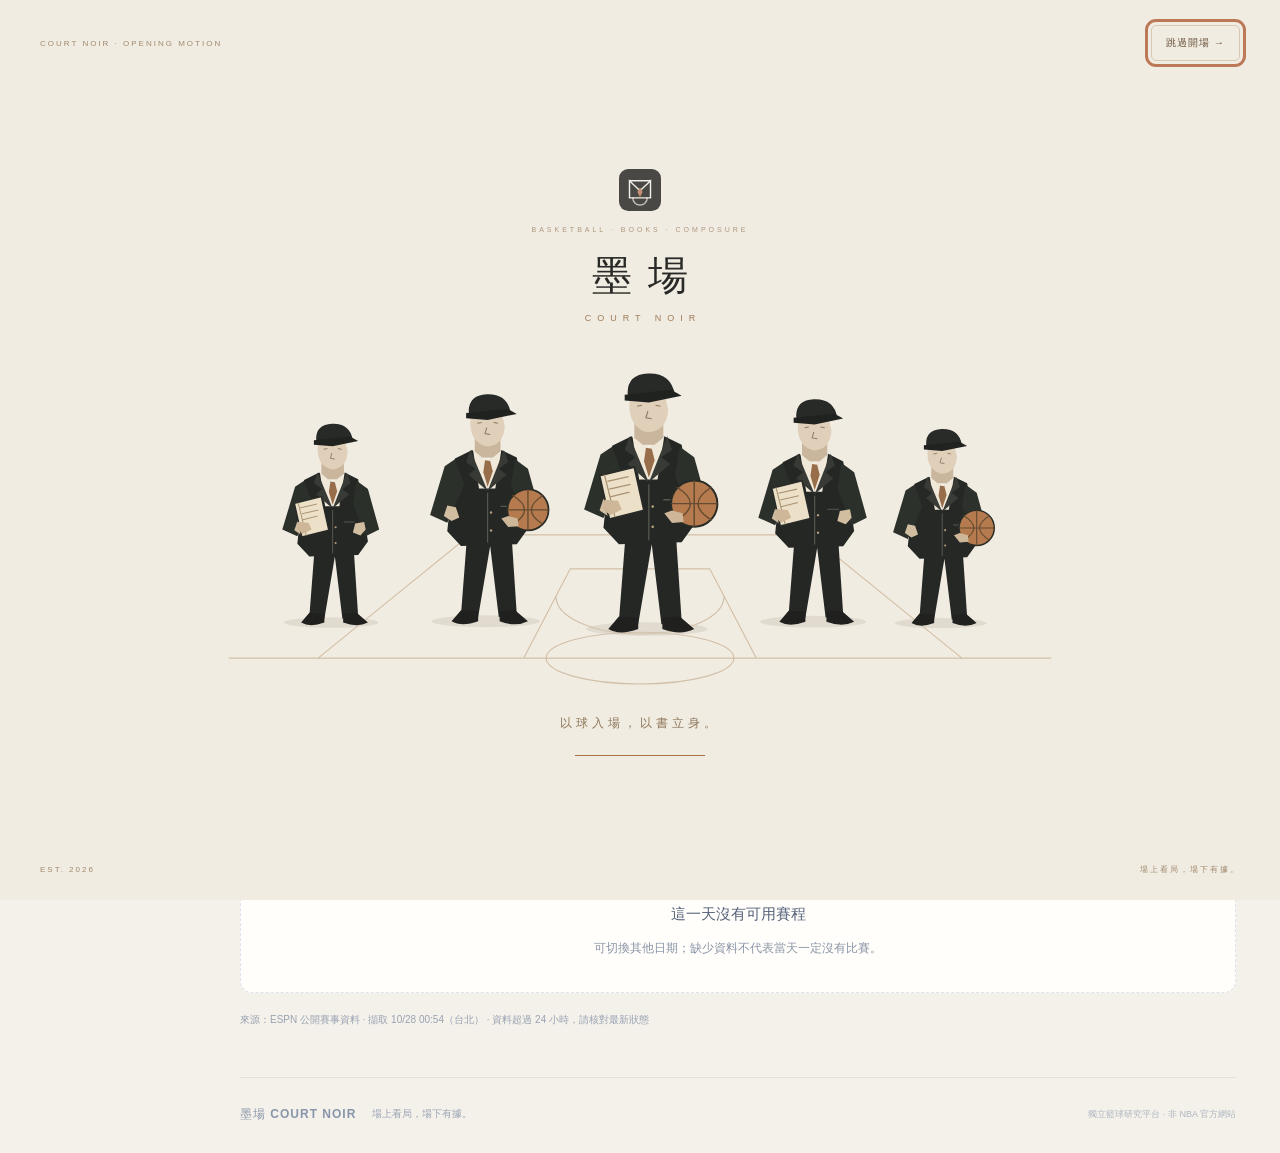
==== commit bd43e228: "Prevent intro background flash and guard replay during exit" ====
--- a/index.html
+++ b/index.html
@@ -7,9 +7,9 @@
   <meta name="description" content="墨場 COURT NOIR NBA 賽事研究平台。查看賽程、勝負與讓分大小分研究、封存預測成績、球隊及球員資料。">
   <link rel="icon" type="image/svg+xml" href="./assets/court-noir-mark.svg">
   <title>墨場 COURT NOIR｜NBA 賽事研究平台</title>
-  <link rel="stylesheet" href="./platform.css?v=20261027-noir1">
+  <link rel="stylesheet" href="./platform.css?v=20261028-noir2">
   <script src="./localization.js" defer></script>
-  <script src="./platform.js?v=20261027-noir1" defer></script>
+  <script src="./platform.js?v=20261028-noir2" defer></script>
 </head>
 <body>
 <section id="brand-intro" class="brand-intro" role="dialog" aria-modal="true" aria-labelledby="intro-title" hidden>
--- a/platform.css
+++ b/platform.css
@@ -10,4 +10,4 @@
 /* COURT NOIR: tailored typography, court geometry, warm paper and copper. */
 .brand{gap:12px}.brand-symbol{display:block;width:40px;height:40px;flex-shrink:0}.brand-name{font-family:"Noto Serif TC","Songti TC",serif;font-size:24px;letter-spacing:5px;font-weight:650;line-height:1.1}.brand-name small{font-family:Arial,sans-serif;font-size:8px;letter-spacing:3px;margin-top:7px;color:#8a7762}.hero{background:#292a27}.hero-kicker{color:#bfab94;font-size:8px;letter-spacing:2.3px}.hero-cta{background:#b47f591f;border-color:#a18b704d}.primary-nav button[aria-current=page]{background:#eae3d9;color:#67533e}.segmented button[aria-pressed=true]{color:#60472f}.market-cell em{color:#996a49}.schedule-heading{display:flex;align-items:center;justify-content:space-between;gap:12px;margin:28px 0 0}.schedule-heading .eyebrow{margin-bottom:7px}.schedule-actions{display:flex;gap:18px;align-items:center}.tomorrow-button{border:1px solid #d9cbb9;background:#fffefa;color:#6b513a;font-size:11px;padding:10px 14px;border-radius:7px;white-space:nowrap}.tomorrow-button[aria-pressed=true]{background:#242422;color:#efe9de;border-color:#242422}.game-brief{padding:20px 20px 2px}.brief-heading{display:flex;align-items:center;justify-content:space-between;gap:12px}.brief-heading h3{font-size:11px;margin:0;color:#5c5145;letter-spacing:1px}.brief-heading span{font-size:9px;color:#b09c82;white-space:nowrap}.game-brief>p{font-size:12px;line-height:2.05;color:#7b756b;margin:12px 0 10px;text-align:justify}.brief-source{font-size:8px;line-height:1.8;color:#a59d92}.game-card:has(.game-brief) .card-bottom{border-top:1px solid #eee8e0;margin-top:16px}.match-report p{font-size:12px;line-height:2;color:#7b756b;margin-bottom:0}.factor-research-entry{margin-top:22px;background:#f0eae1}.factor-research-entry h3{margin-top:12px}.factor-research-entry .small-label{color:#9a7a59}
 @media(max-width:720px){.brand{gap:10px}.brand-symbol{width:36px;height:36px}.brand-name{font-size:21px;letter-spacing:5px}.brand-name small{font-size:7px;letter-spacing:2.4px}.hero{min-height:245px}.hero-copy{padding:26px}.hero h2{font-family:"Noto Serif TC","Songti TC",serif;font-size:31px;font-weight:650;letter-spacing:1px}.hero-kicker{font-size:6px;letter-spacing:1.3px}.schedule-actions{gap:10px}.schedule-actions .text-button{font-size:10px}.tomorrow-button{font-size:10px;padding:9px 10px}.schedule-heading h2{font-size:19px}.schedule-heading .eyebrow{font-size:7px;letter-spacing:1.2px}.game-brief{padding:18px 20px 0}.game-brief>p{font-size:12px;line-height:2}.primary-nav button[aria-current=page]{background:#eee7dc;color:#6b513a}}
-.brand-intro{position:fixed;inset:0;z-index:200;background:#f1ece2;color:#292a27;display:flex;flex-direction:column;justify-content:space-between;padding:25px 40px;animation:intro-reveal .35s ease both}.intro-top,.intro-bottom{display:flex;justify-content:space-between;align-items:center;font:8px Arial,sans-serif;letter-spacing:2px;color:#a08a6e}.intro-top button{border:1px solid #d8c9b7;background:transparent;padding:10px 14px;font-size:10px;letter-spacing:1px;color:#6b533c;border-radius:5px;cursor:pointer}.intro-content{display:flex;flex-direction:column;align-items:center;max-height:calc(100dvh - 120px);position:relative;min-height:0;flex:1;justify-content:center}.intro-emblem{opacity:.8;margin-bottom:15px}.intro-eyebrow{font-size:7px;letter-spacing:3px;color:#ab987f;margin:0 0 15px}.intro-content h2{font-family:"Noto Serif TC","Songti TC",serif;font-size:40px;font-weight:600;letter-spacing:16px;padding-left:16px;margin:0}.intro-wordmark{font:9px Arial,sans-serif;letter-spacing:6px;margin:10px 0 0;padding-left:6px;color:#9e7d59}.intro-crew{display:block;width:min(860px,100%);height:auto;max-height:46dvh;object-fit:contain;margin:10px 0 0}.intro-motto{font-family:"Noto Serif TC","Songti TC",serif;font-size:12px;letter-spacing:4px;color:#8e7659;margin:5px 0 23px}.intro-rule{height:1px;background:#dacdbb;width:130px;position:relative;overflow:hidden}.intro-rule:after{content:"";display:block;background:#a7744a;width:100%;height:100%;transform:translateX(-100%);animation:intro-rule 3.25s linear forwards}.intro-active{overflow:hidden}.intro-leaving{pointer-events:none;animation:intro-out .22s ease forwards}.intro-replay{margin-top:20px}@keyframes intro-reveal{from{opacity:0}to{opacity:1}}@keyframes intro-rule{to{transform:translateX(0)}}@keyframes intro-out{to{opacity:0;transform:translateY(-8px)}}@media(max-width:720px){.brand-intro{padding:20px 22px calc(24px + env(safe-area-inset-bottom))}.intro-top,.intro-bottom{font-size:6px;letter-spacing:1px;gap:12px}.intro-top button{font-size:9px;padding:9px 11px;white-space:nowrap}.intro-content h2{font-size:34px;letter-spacing:12px;padding-left:12px}.intro-emblem{width:36px;height:36px;margin-bottom:22px}.intro-eyebrow{font-size:6px;letter-spacing:1.8px}.intro-wordmark{font-size:8px;letter-spacing:5px}.intro-crew{width:calc(100% + 36px);max-width:calc(100% + 36px);max-height:40dvh;margin:28px -18px 10px}.intro-motto{font-size:10px;letter-spacing:3px}.intro-bottom{padding-top:20px}}@media(prefers-reduced-motion:reduce){.brand-intro{display:none!important}}
+.brand-intro{position:fixed;inset:0;z-index:200;background:#f1ece2;color:#292a27;display:flex;flex-direction:column;justify-content:space-between;padding:25px 40px;opacity:1}.intro-top,.intro-bottom{display:flex;justify-content:space-between;align-items:center;font:8px Arial,sans-serif;letter-spacing:2px;color:#a08a6e}.intro-top button{border:1px solid #d8c9b7;background:transparent;padding:10px 14px;font-size:10px;letter-spacing:1px;color:#6b533c;border-radius:5px;cursor:pointer}.intro-content{display:flex;flex-direction:column;align-items:center;max-height:calc(100dvh - 120px);position:relative;min-height:0;flex:1;justify-content:center}.intro-emblem{opacity:.8;margin-bottom:15px}.intro-eyebrow{font-size:7px;letter-spacing:3px;color:#ab987f;margin:0 0 15px}.intro-content h2{font-family:"Noto Serif TC","Songti TC",serif;font-size:40px;font-weight:600;letter-spacing:16px;padding-left:16px;margin:0}.intro-wordmark{font:9px Arial,sans-serif;letter-spacing:6px;margin:10px 0 0;padding-left:6px;color:#9e7d59}.intro-crew{display:block;width:min(860px,100%);height:auto;max-height:46dvh;object-fit:contain;margin:10px 0 0}.intro-motto{font-family:"Noto Serif TC","Songti TC",serif;font-size:12px;letter-spacing:4px;color:#8e7659;margin:5px 0 23px}.intro-rule{height:1px;background:#dacdbb;width:130px;position:relative;overflow:hidden}.intro-rule:after{content:"";display:block;background:#a7744a;width:100%;height:100%;transform:translateX(-100%);animation:intro-rule 3.25s linear forwards}.intro-active{overflow:hidden}.intro-leaving{pointer-events:none;animation:intro-out .22s ease forwards}.intro-replay{margin-top:20px}@keyframes intro-reveal{from{opacity:0}to{opacity:1}}@keyframes intro-rule{to{transform:translateX(0)}}@keyframes intro-out{to{opacity:0;transform:translateY(-8px)}}@media(max-width:720px){.brand-intro{padding:20px 22px calc(24px + env(safe-area-inset-bottom))}.intro-top,.intro-bottom{font-size:6px;letter-spacing:1px;gap:12px}.intro-top button{font-size:9px;padding:9px 11px;white-space:nowrap}.intro-content h2{font-size:34px;letter-spacing:12px;padding-left:12px}.intro-emblem{width:36px;height:36px;margin-bottom:22px}.intro-eyebrow{font-size:6px;letter-spacing:1.8px}.intro-wordmark{font-size:8px;letter-spacing:5px}.intro-crew{width:calc(100% + 36px);max-width:calc(100% + 36px);max-height:40dvh;margin:28px -18px 10px}.intro-motto{font-size:10px;letter-spacing:3px}.intro-bottom{padding-top:20px}}@media(prefers-reduced-motion:reduce){.brand-intro{display:none!important}}
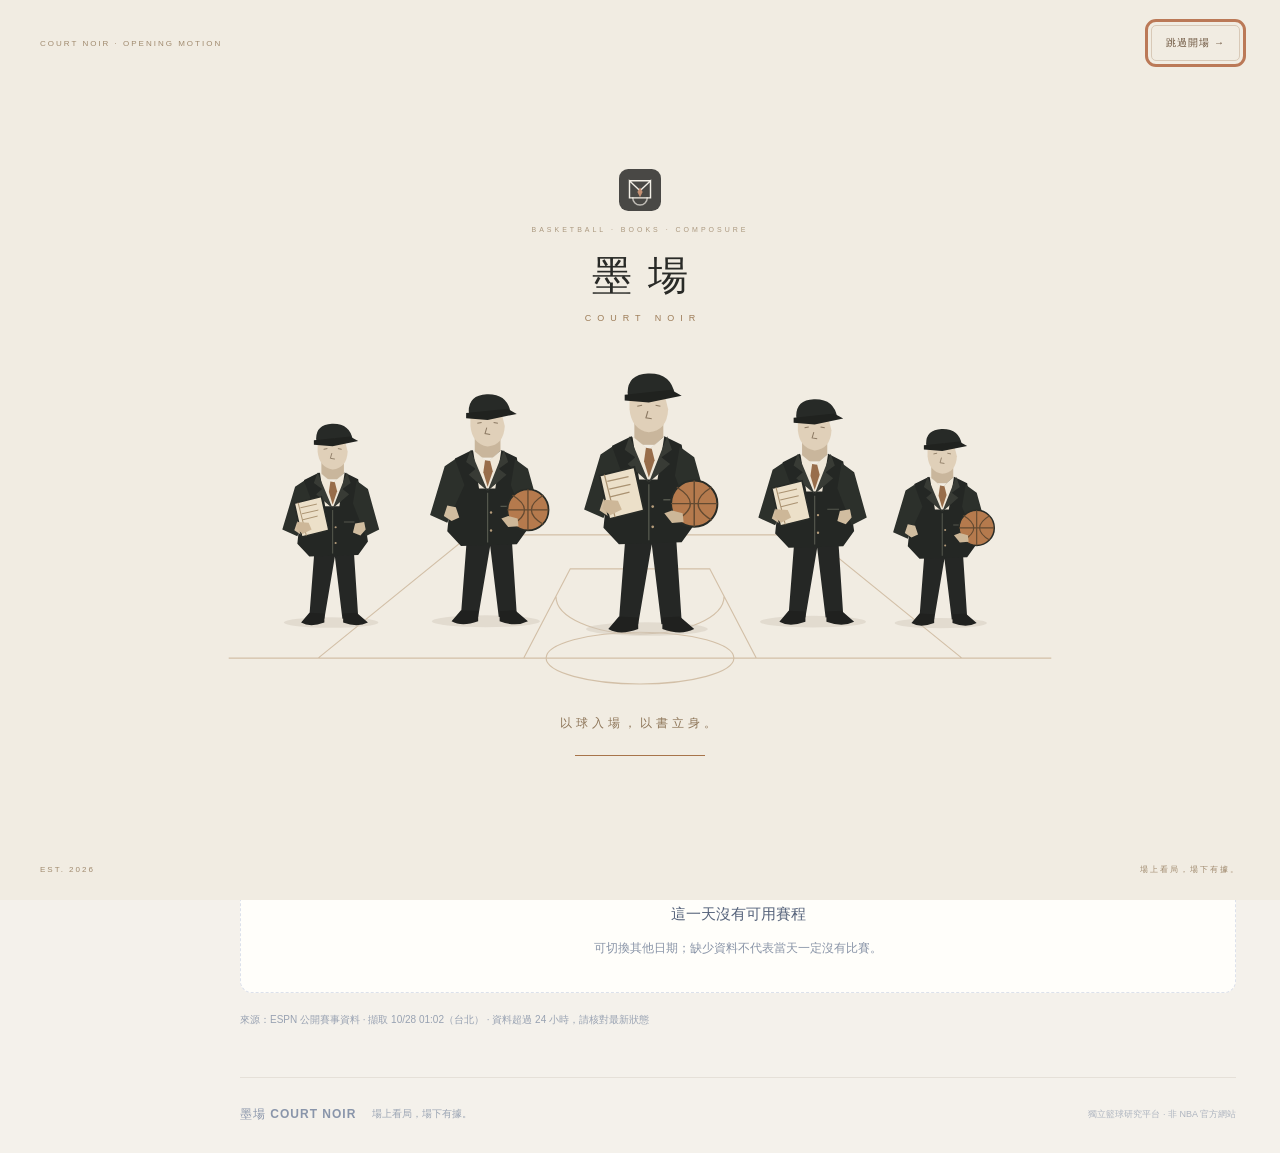
==== commit 50a840d6: "Keep crew artwork visible when SVG animations are paused" ====
--- a/index.html
+++ b/index.html
@@ -14,7 +14,7 @@
 <body>
 <section id="brand-intro" class="brand-intro" role="dialog" aria-modal="true" aria-labelledby="intro-title" hidden>
   <div class="intro-top"><span>COURT NOIR · OPENING MOTION</span><button id="skip-intro" type="button">跳過開場 →</button></div>
-  <div class="intro-content"><img class="intro-emblem" src="./assets/court-noir-mark.svg" alt="" width="42" height="42"><p class="intro-eyebrow">BASKETBALL · BOOKS · COMPOSURE</p><h2 id="intro-title">墨場</h2><p class="intro-wordmark">COURT NOIR</p><img class="intro-crew" src="./assets/noir-entrance.svg" alt="五位黑西裝英式平頂帽人物，拿著籃球與書本，並肩站在球場上" width="960" height="420"><p class="intro-motto">以球入場，以書立身。</p><div class="intro-rule" aria-hidden="true"></div></div>
+  <div class="intro-content"><img class="intro-emblem" src="./assets/court-noir-mark.svg" alt="" width="42" height="42"><p class="intro-eyebrow">BASKETBALL · BOOKS · COMPOSURE</p><h2 id="intro-title">墨場</h2><p class="intro-wordmark">COURT NOIR</p><img class="intro-crew" src="./assets/noir-entrance.svg?v=20261028-visible" alt="五位黑西裝英式平頂帽人物，拿著籃球與書本，並肩站在球場上" width="960" height="420"><p class="intro-motto">以球入場，以書立身。</p><div class="intro-rule" aria-hidden="true"></div></div>
   <div class="intro-bottom"><span>EST. 2026</span><span>場上看局，場下有據。</span></div>
 </section>
 <a class="skip" href="#content">跳至主要內容</a>
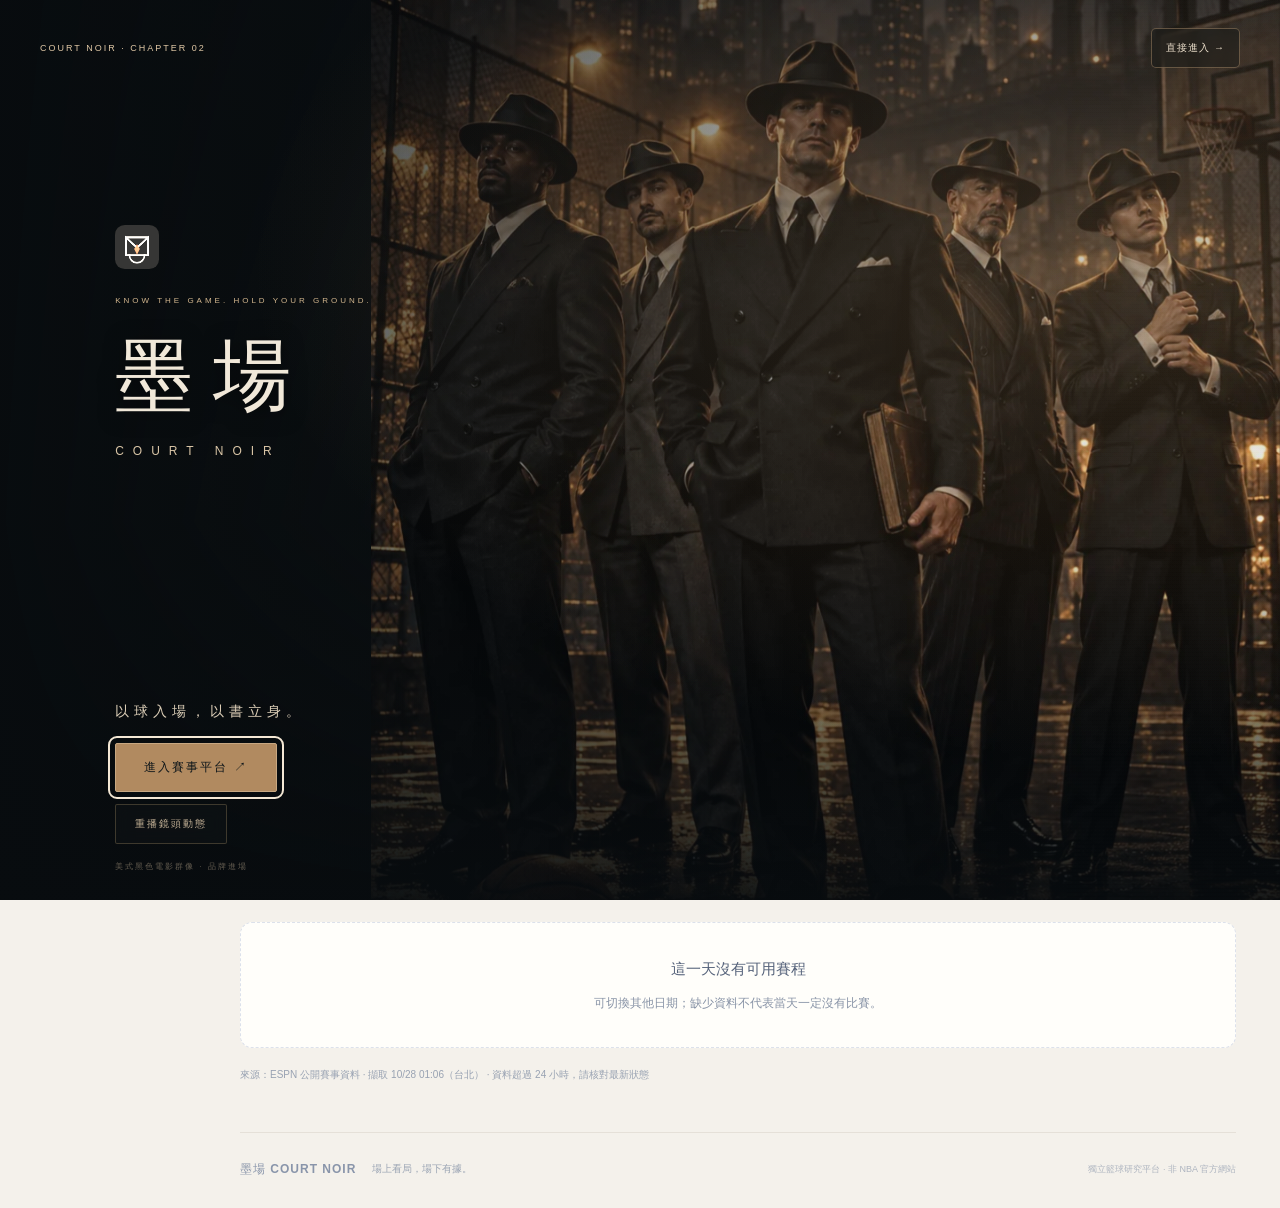
==== commit 9745eaeb: "feat: cinematic noir entrance and tested integer factor shadow model" ====
--- a/index.html
+++ b/index.html
@@ -7,20 +7,22 @@
   <meta name="description" content="墨場 COURT NOIR NBA 賽事研究平台。查看賽程、勝負與讓分大小分研究、封存預測成績、球隊及球員資料。">
   <link rel="icon" type="image/svg+xml" href="./assets/court-noir-mark.svg">
   <title>墨場 COURT NOIR｜NBA 賽事研究平台</title>
-  <link rel="stylesheet" href="./platform.css?v=20261028-noir2">
+  <link rel="stylesheet" href="./platform.css?v=20261028-cinema3">
   <script src="./localization.js" defer></script>
-  <script src="./platform.js?v=20261028-noir2" defer></script>
+  <script src="./platform.js?v=20261028-cinema3" defer></script>
 </head>
 <body>
-<section id="brand-intro" class="brand-intro" role="dialog" aria-modal="true" aria-labelledby="intro-title" hidden>
-  <div class="intro-top"><span>COURT NOIR · OPENING MOTION</span><button id="skip-intro" type="button">跳過開場 →</button></div>
-  <div class="intro-content"><img class="intro-emblem" src="./assets/court-noir-mark.svg" alt="" width="42" height="42"><p class="intro-eyebrow">BASKETBALL · BOOKS · COMPOSURE</p><h2 id="intro-title">墨場</h2><p class="intro-wordmark">COURT NOIR</p><img class="intro-crew" src="./assets/noir-entrance.svg?v=20261028-visible" alt="五位黑西裝英式平頂帽人物，拿著籃球與書本，並肩站在球場上" width="960" height="420"><p class="intro-motto">以球入場，以書立身。</p><div class="intro-rule" aria-hidden="true"></div></div>
-  <div class="intro-bottom"><span>EST. 2026</span><span>場上看局，場下有據。</span></div>
+<section id="brand-intro" class="brand-intro cinematic-intro" role="dialog" aria-modal="true" aria-labelledby="intro-title" hidden>
+  <div class="cinema-image"><img class="intro-crew" src="./assets/noir-crew-cinematic-v2.webp" alt="五位寫實美式西裝與禮帽人物站在夜間球場，中央人物攜書，前景有籃球" width="1024" height="1536" fetchpriority="high"></div>
+  <div class="cinema-shade" aria-hidden="true"></div><div class="cinema-light" aria-hidden="true"></div><div class="cinema-grain" aria-hidden="true"></div>
+  <div class="intro-top"><span>COURT NOIR · CHAPTER 02</span><button id="skip-intro" type="button">直接進入 →</button></div>
+  <div class="cinema-brand"><img src="./assets/court-noir-mark.svg" width="40" height="40" alt=""><p>KNOW THE GAME. HOLD YOUR GROUND.</p><h2 id="intro-title">墨場</h2><span>COURT NOIR</span></div>
+  <div class="cinema-entry"><p>以球入場，以書立身。</p><button id="enter-platform" type="button">進入賽事平台 <span>↗</span></button><button id="watch-intro" type="button">重播鏡頭動態</button><small>美式黑色電影群像 · 品牌進場</small></div>
 </section>
 <a class="skip" href="#content">跳至主要內容</a>
 <header class="topbar">
   <a class="brand" href="#games" aria-label="墨場 COURT NOIR 首頁"><img class="brand-symbol" src="./assets/court-noir-mark.svg" alt="" width="40" height="40"><span class="brand-name">墨場<small>COURT NOIR</small></span></a>
-  <div class="header-right"><span class="beta-label">內測版</span><button class="icon-button" id="refresh" aria-label="重新載入最新資料"><svg viewBox="0 0 24 24" aria-hidden="true"><path d="M20 7v5h-5M4 17v-5h5M6 7a7 7 0 0 1 12-1l2 6M4 12l2 6a7 7 0 0 0 12-1"/></svg></button></div>
+  <div class="header-right"><button id="header-replay" class="header-replay" type="button">觀看開場</button><span class="beta-label">內測版</span><button class="icon-button" id="refresh" aria-label="重新載入最新資料"><svg viewBox="0 0 24 24" aria-hidden="true"><path d="M20 7v5h-5M4 17v-5h5M6 7a7 7 0 0 1 12-1l2 6M4 12l2 6a7 7 0 0 0 12-1"/></svg></button></div>
 </header>
 <div class="app-shell">
 <nav class="primary-nav" aria-label="主要導覽">
@@ -39,7 +41,8 @@
     <div class="schedule-heading"><div><p class="eyebrow">PREGAME BRIEFING</p><h2 id="schedule-title">賽前預測</h2></div><div class="schedule-actions"><button id="go-today" class="text-button">今日賽果</button><button id="go-tomorrow" class="tomorrow-button">明日預測 ↗</button></div></div>
     <p id="selected-date-context" class="context-note"></p>
     <div id="schedule-dates" class="date-strip" aria-label="選擇比賽日期"></div>
-    <div class="filter-bar"><div id="forecast-models" class="segmented" aria-label="預測模型"><button data-model="elo" aria-pressed="true">Elo</button><button data-model="apex" aria-pressed="false">APEX</button><button data-model="ensemble" aria-pressed="false">Elo × APEX</button></div><span id="game-count" class="quiet"></span></div>
+    <div class="filter-bar"><div id="forecast-models" class="segmented" aria-label="預測模型"><button data-model="elo" aria-pressed="true">Elo</button><button data-model="apex" aria-pressed="false">APEX</button><button data-model="ensemble" aria-pressed="false">Elo × APEX</button><button data-model="factor" aria-pressed="false">計分實驗</button></div><span id="game-count" class="quiet"></span></div>
+    <div id="market-availability" class="market-availability" role="status"></div>
     <p class="context-note" id="model-context">Elo 勝率與比分推估供研究參考；讓分、大小分機率尚未完成盤口校準。</p>
     <div id="game-list" class="game-grid" aria-live="polite"></div>
     <div class="source-line" id="game-source"></div>
@@ -47,7 +50,7 @@
   <section id="page-results" class="page" hidden>
     <div class="page-heading"><div><p class="eyebrow">PREDICTION RECORD</p><h1>預測成績</h1><p class="subtitle">看得見當時的判斷，也核對最後的結果。</p></div></div>
     <div class="notice"><strong>先看紀錄，再談準確率</strong><p id="audit-scope">正在讀取封存紀錄…</p></div>
-    <div class="filter-bar results-filters"><label>日期<select id="result-day" aria-label="核對日期"></select></label><label>模型<select id="result-model"><option value="elo">Elo 封存核對</option><option value="apex">APEX 真實賽前</option><option value="ensemble">Elo × APEX 真實賽前</option><option value="online">增量模型真實賽前</option></select></label><label>項目<select id="result-market"><option value="all">全部項目</option><option value="moneyline">勝負</option><option value="spread">讓分／受讓</option><option value="total">大小分</option></select></label></div>
+    <div class="filter-bar results-filters"><label>日期<select id="result-day" aria-label="核對日期"></select></label><label>模型<select id="result-model"><option value="elo">Elo 封存核對</option><option value="apex">APEX 真實賽前</option><option value="ensemble">Elo × APEX 真實賽前</option><option value="online">增量模型真實賽前</option><option value="factor">計分因子：實測與前瞻</option></select></label><label>項目<select id="result-market"><option value="all">全部項目</option><option value="moneyline">勝負</option><option value="spread">讓分／受讓</option><option value="total">大小分</option></select></label></div>
     <div id="result-metrics" class="metric-grid"></div>
     <div class="section-heading"><h2>逐場核對</h2><span class="quiet" id="result-count"></span></div>
     <div id="result-list" aria-live="polite"></div>
@@ -62,9 +65,10 @@
     <div class="page-heading"><div><p class="eyebrow">ABOUT COURT NOIR</p><h1>用紀錄，建立信任。</h1><p class="subtitle">一個把預測、資料與驗證放在同一條脈絡的籃球分析平台。</p></div></div>
     <div class="platform-intro"><span class="small-label">目前階段</span><h2>持續驗證的內測平台</h2><p>目前以 Elo 提供公開研究預測，APEX 與融合方案累積真實賽前證據後再評估。模型更新必須經驗證與人工審核，不會因少量比賽的短期成績自動升級。</p></div>
     <div class="section-heading"><h2>模型與整合狀態</h2><span class="quiet">如實呈現進度</span></div><div id="model-status" class="model-grid"></div>
+    <div id="factor-overview" class="panel factor-overview"></div>
     <div class="section-heading"><h2>資料如何持續累積</h2></div><div id="integration-summary" class="panel"></div>
     <div class="section-heading"><h2>資料與使用說明</h2></div><div class="panel text-panel"><h3>來源與更新</h3><p>公開賽程、球員比賽數據及傷停由現有資料收集流程更新；每個頁面標示擷取時間。私人模型進度以人工確認的彙總快照呈現，超過 24 小時會提醒重新核對。</p><h3>內測與後續服務</h3><p>目前未開放訂閱或收款。資料來源的商業使用與再散布權利仍須確認，完成授權及長期模型驗證後才適合提供付費服務。</p><h3>研究定位</h3><p>球員能力、預估上場時間和勝率屬於推估，不能視為已知事實；傷停未列名也不等於健康。任何模型均不保證賽果或收益。</p><div class="text-links"><a href="./research.html">完整研究紀錄 ↗</a><a href="https://official.nba.com/nba-injury-report-2026-27-season/" target="_blank" rel="noopener noreferrer">NBA 官方傷情報告 ↗</a></div></div>
-    <div class="panel factor-research-entry"><span class="small-label">研究進行中</span><h3>把球場線索，變成可核對的加減分。</h3><p>計數因子評分卡正在設計：每條規則都要有來源、時間戳與獨立驗證，尚未影響現有預測。</p><a href="https://github.com/leonlin047/nba-paper-lab-web/blob/main/docs/COUNTABLE_FACTORS_RESEARCH_20261028.md">閱讀論文研究與評分卡草案 ↗</a></div>
+    <div class="panel factor-research-entry"><span class="small-label">實測完成 · 實驗上線</span><h3>把球場線索，變成可核對的加減分。</h3><p>計數因子已完成歷史實測並以實驗模式上線，可查看每項加減分、基準比較與賽前封存；目前未取代 Elo 主模型。</p><a href="https://github.com/leonlin047/nba-paper-lab-web/blob/main/docs/COUNTABLE_FACTORS_RESEARCH_20261028.md">閱讀論文研究與評分卡草案 ↗</a></div>
     <button id="replay-intro" class="text-button intro-replay" type="button">重播品牌開場 ↗</button>
     <div id="platform-asof" class="source-line"></div>
   </section>
--- a/platform.css
+++ b/platform.css
@@ -10,4 +10,14 @@
 /* COURT NOIR: tailored typography, court geometry, warm paper and copper. */
 .brand{gap:12px}.brand-symbol{display:block;width:40px;height:40px;flex-shrink:0}.brand-name{font-family:"Noto Serif TC","Songti TC",serif;font-size:24px;letter-spacing:5px;font-weight:650;line-height:1.1}.brand-name small{font-family:Arial,sans-serif;font-size:8px;letter-spacing:3px;margin-top:7px;color:#8a7762}.hero{background:#292a27}.hero-kicker{color:#bfab94;font-size:8px;letter-spacing:2.3px}.hero-cta{background:#b47f591f;border-color:#a18b704d}.primary-nav button[aria-current=page]{background:#eae3d9;color:#67533e}.segmented button[aria-pressed=true]{color:#60472f}.market-cell em{color:#996a49}.schedule-heading{display:flex;align-items:center;justify-content:space-between;gap:12px;margin:28px 0 0}.schedule-heading .eyebrow{margin-bottom:7px}.schedule-actions{display:flex;gap:18px;align-items:center}.tomorrow-button{border:1px solid #d9cbb9;background:#fffefa;color:#6b513a;font-size:11px;padding:10px 14px;border-radius:7px;white-space:nowrap}.tomorrow-button[aria-pressed=true]{background:#242422;color:#efe9de;border-color:#242422}.game-brief{padding:20px 20px 2px}.brief-heading{display:flex;align-items:center;justify-content:space-between;gap:12px}.brief-heading h3{font-size:11px;margin:0;color:#5c5145;letter-spacing:1px}.brief-heading span{font-size:9px;color:#b09c82;white-space:nowrap}.game-brief>p{font-size:12px;line-height:2.05;color:#7b756b;margin:12px 0 10px;text-align:justify}.brief-source{font-size:8px;line-height:1.8;color:#a59d92}.game-card:has(.game-brief) .card-bottom{border-top:1px solid #eee8e0;margin-top:16px}.match-report p{font-size:12px;line-height:2;color:#7b756b;margin-bottom:0}.factor-research-entry{margin-top:22px;background:#f0eae1}.factor-research-entry h3{margin-top:12px}.factor-research-entry .small-label{color:#9a7a59}
 @media(max-width:720px){.brand{gap:10px}.brand-symbol{width:36px;height:36px}.brand-name{font-size:21px;letter-spacing:5px}.brand-name small{font-size:7px;letter-spacing:2.4px}.hero{min-height:245px}.hero-copy{padding:26px}.hero h2{font-family:"Noto Serif TC","Songti TC",serif;font-size:31px;font-weight:650;letter-spacing:1px}.hero-kicker{font-size:6px;letter-spacing:1.3px}.schedule-actions{gap:10px}.schedule-actions .text-button{font-size:10px}.tomorrow-button{font-size:10px;padding:9px 10px}.schedule-heading h2{font-size:19px}.schedule-heading .eyebrow{font-size:7px;letter-spacing:1.2px}.game-brief{padding:18px 20px 0}.game-brief>p{font-size:12px;line-height:2}.primary-nav button[aria-current=page]{background:#eee7dc;color:#6b513a}}
-.brand-intro{position:fixed;inset:0;z-index:200;background:#f1ece2;color:#292a27;display:flex;flex-direction:column;justify-content:space-between;padding:25px 40px;opacity:1}.intro-top,.intro-bottom{display:flex;justify-content:space-between;align-items:center;font:8px Arial,sans-serif;letter-spacing:2px;color:#a08a6e}.intro-top button{border:1px solid #d8c9b7;background:transparent;padding:10px 14px;font-size:10px;letter-spacing:1px;color:#6b533c;border-radius:5px;cursor:pointer}.intro-content{display:flex;flex-direction:column;align-items:center;max-height:calc(100dvh - 120px);position:relative;min-height:0;flex:1;justify-content:center}.intro-emblem{opacity:.8;margin-bottom:15px}.intro-eyebrow{font-size:7px;letter-spacing:3px;color:#ab987f;margin:0 0 15px}.intro-content h2{font-family:"Noto Serif TC","Songti TC",serif;font-size:40px;font-weight:600;letter-spacing:16px;padding-left:16px;margin:0}.intro-wordmark{font:9px Arial,sans-serif;letter-spacing:6px;margin:10px 0 0;padding-left:6px;color:#9e7d59}.intro-crew{display:block;width:min(860px,100%);height:auto;max-height:46dvh;object-fit:contain;margin:10px 0 0}.intro-motto{font-family:"Noto Serif TC","Songti TC",serif;font-size:12px;letter-spacing:4px;color:#8e7659;margin:5px 0 23px}.intro-rule{height:1px;background:#dacdbb;width:130px;position:relative;overflow:hidden}.intro-rule:after{content:"";display:block;background:#a7744a;width:100%;height:100%;transform:translateX(-100%);animation:intro-rule 3.25s linear forwards}.intro-active{overflow:hidden}.intro-leaving{pointer-events:none;animation:intro-out .22s ease forwards}.intro-replay{margin-top:20px}@keyframes intro-reveal{from{opacity:0}to{opacity:1}}@keyframes intro-rule{to{transform:translateX(0)}}@keyframes intro-out{to{opacity:0;transform:translateY(-8px)}}@media(max-width:720px){.brand-intro{padding:20px 22px calc(24px + env(safe-area-inset-bottom))}.intro-top,.intro-bottom{font-size:6px;letter-spacing:1px;gap:12px}.intro-top button{font-size:9px;padding:9px 11px;white-space:nowrap}.intro-content h2{font-size:34px;letter-spacing:12px;padding-left:12px}.intro-emblem{width:36px;height:36px;margin-bottom:22px}.intro-eyebrow{font-size:6px;letter-spacing:1.8px}.intro-wordmark{font-size:8px;letter-spacing:5px}.intro-crew{width:calc(100% + 36px);max-width:calc(100% + 36px);max-height:40dvh;margin:28px -18px 10px}.intro-motto{font-size:10px;letter-spacing:3px}.intro-bottom{padding-top:20px}}@media(prefers-reduced-motion:reduce){.brand-intro{display:none!important}}
+.brand-intro{position:fixed;inset:0;z-index:200;background:#f1ece2;color:#292a27;display:flex;flex-direction:column;justify-content:space-between;padding:25px 40px;opacity:1}.intro-top,.intro-bottom{display:flex;justify-content:space-between;align-items:center;font:8px Arial,sans-serif;letter-spacing:2px;color:#a08a6e}.intro-top button{border:1px solid #d8c9b7;background:transparent;padding:10px 14px;font-size:10px;letter-spacing:1px;color:#6b533c;border-radius:5px;cursor:pointer}.intro-content{display:flex;flex-direction:column;align-items:center;max-height:calc(100dvh - 120px);position:relative;min-height:0;flex:1;justify-content:center}.intro-emblem{opacity:.8;margin-bottom:15px}.intro-eyebrow{font-size:7px;letter-spacing:3px;color:#ab987f;margin:0 0 15px}.intro-content h2{font-family:"Noto Serif TC","Songti TC",serif;font-size:40px;font-weight:600;letter-spacing:16px;padding-left:16px;margin:0}.intro-wordmark{font:9px Arial,sans-serif;letter-spacing:6px;margin:10px 0 0;padding-left:6px;color:#9e7d59}.intro-crew{display:block;width:min(860px,100%);height:auto;max-height:46dvh;object-fit:contain;margin:10px 0 0}.intro-motto{font-family:"Noto Serif TC","Songti TC",serif;font-size:12px;letter-spacing:4px;color:#8e7659;margin:5px 0 23px}.intro-rule{height:1px;background:#dacdbb;width:130px;position:relative;overflow:hidden}.intro-rule:after{content:"";display:block;background:#a7744a;width:100%;height:100%;transform:translateX(-100%);animation:intro-rule 3.25s linear forwards}.intro-active{overflow:hidden}.intro-leaving{pointer-events:none;animation:intro-out .22s ease forwards}.intro-replay{margin-top:20px}@keyframes intro-reveal{from{opacity:0}to{opacity:1}}@keyframes intro-rule{to{transform:translateX(0)}}@keyframes intro-out{to{opacity:0;transform:translateY(-8px)}}@media(max-width:720px){.brand-intro{padding:20px 22px calc(24px + env(safe-area-inset-bottom))}.intro-top,.intro-bottom{font-size:6px;letter-spacing:1px;gap:12px}.intro-top button{font-size:9px;padding:9px 11px;white-space:nowrap}.intro-content h2{font-size:34px;letter-spacing:12px;padding-left:12px}.intro-emblem{width:36px;height:36px;margin-bottom:22px}.intro-eyebrow{font-size:6px;letter-spacing:1.8px}.intro-wordmark{font-size:8px;letter-spacing:5px}.intro-crew{width:calc(100% + 36px);max-width:calc(100% + 36px);max-height:40dvh;margin:28px -18px 10px}.intro-motto{font-size:10px;letter-spacing:3px}.intro-bottom{padding-top:20px}}
+
+/* Cinematic cover: the artwork and entry controls are visible before animation. */
+.cinematic-intro{background:#0c1011;color:#f1e9dc;padding:28px 40px;isolation:isolate;min-height:100dvh;overflow:hidden;opacity:1}.cinema-image,.cinema-shade,.cinema-light,.cinema-grain{position:absolute;inset:0;pointer-events:none}.cinema-image{z-index:-4;animation:noir-camera 9s cubic-bezier(.2,.6,.3,1) both;transform-origin:60% 48%}.cinematic-intro .intro-crew{width:100%;height:100%;max-width:none;max-height:none;object-fit:cover;object-position:50% 48%;margin:0}.cinema-shade{z-index:-3;background:linear-gradient(90deg,#080c0ff2 0%,#080c0f55 48%,#080c0f10 80%),linear-gradient(0deg,#080c0fee 0%,transparent 42%,#080c0f66 100%)}.cinema-light{z-index:-2;background:radial-gradient(ellipse at 88% 30%,#d6a66c38,transparent 55%);animation:noir-light 10s ease-in-out infinite alternate;mix-blend-mode:screen}.cinema-grain{z-index:-1;opacity:.12;background:repeating-linear-gradient(0deg,transparent 0 3px,#d7c8af12 4px);animation:noir-rain 7s linear infinite;mask-image:linear-gradient(90deg,transparent,#000)}.cinematic-intro .intro-top{position:relative;z-index:4;color:#dfc7a5;letter-spacing:2px;font-size:9px}.cinematic-intro .intro-top button{background:#10141666;border-color:#c6a27b66;color:#eee1cd;min-height:40px;backdrop-filter:blur(8px)}.cinema-brand{position:absolute;left:9vw;top:25%;text-align:left}.cinema-brand>img{filter:brightness(1.7);width:44px;height:44px;margin-bottom:23px}.cinema-brand p{font:8px Arial,sans-serif;letter-spacing:3px;color:#d2b68e;margin:0 0 20px}.cinema-brand h2{font-family:"Noto Serif TC","Songti TC",serif;letter-spacing:20px;font-size:78px;font-weight:500;margin:0 0 15px;line-height:1.3;color:#f1e8d9;text-shadow:0 3px 20px #0008}.cinema-brand>span{font:12px Arial,sans-serif;letter-spacing:9px;color:#dac6a7}.cinema-entry{position:relative;z-index:4;margin-top:auto;display:flex;flex-direction:column;align-items:flex-start;margin-left:calc(9vw - 40px);gap:12px;padding-top:20px}.cinema-entry p{font-family:"Noto Serif TC","Songti TC",serif;letter-spacing:5px;font-size:14px;margin:0 0 10px;color:#ddcfb8}.cinema-entry button{min-height:48px;border:1px solid #c7a781;background:#b18a60;color:#0d1519;font-size:12px;letter-spacing:2px;padding:15px 28px;border-radius:2px;cursor:pointer}.cinema-entry button:focus-visible,.intro-top button:focus-visible{outline:2px solid #f4e8d5;outline-offset:5px}.cinema-entry #watch-intro{min-height:40px;background:#10141680;color:#c5b398;border-color:#a58c6755;font-size:10px;padding:10px 19px;backdrop-filter:blur(8px)}.cinema-entry small{font-size:8px;letter-spacing:2px;color:#c0ad9180;margin-top:5px}.cinematic-intro.intro-leaving{animation:intro-out .22s ease forwards}.header-replay{border:1px solid #c9b89f;background:transparent;color:#73563c;border-radius:5px;font-size:10px;padding:8px 10px;white-space:nowrap}.market-availability{font-size:10px;color:#80674d;line-height:1.8;background:#ece5d8;border-left:2px solid #b18a60;padding:10px 14px;margin-top:14px;border-radius:0 5px 5px 0}.factor-breakdown{margin:18px 20px 8px;padding-top:14px;border-top:1px solid #e9e1d5;font-size:10px;color:#897b67;line-height:1.9}.factor-breakdown summary{cursor:pointer;font-size:11px;letter-spacing:.4px;color:#785b3e;font-weight:650}.factor-breakdown h4{font-size:11px;color:#665640;margin:18px 0 5px}.factor-breakdown p{margin:12px 0;font-size:10px}.factor-breakdown small{font-size:8px;line-height:1.9;overflow-wrap:anywhere}.factor-totals{display:grid;grid-template-columns:repeat(3,1fr);gap:10px;margin-top:16px;padding:14px 0;background:#f7f3ec;border-radius:6px;text-align:center}.factor-totals span,.factor-totals strong,.factor-totals small{display:block}.factor-totals strong{font-size:18px;color:#6b5139;margin:3px 0}.factor-totals small{font-size:8px}.factor-line{display:flex;justify-content:space-between;gap:10px;padding:6px 0;border-bottom:1px solid #eee8df}.factor-line strong{color:#6b5139;white-space:nowrap}.factor-overview{margin-top:22px}.factor-overview h3{margin-top:0}.segmented{max-width:100%;overflow-x:auto}.cinematic-intro.motion-reduced *{animation:none!important}.cinematic-intro.motion-reduced .cinema-image{transform:none}
+@keyframes noir-camera{from{transform:scale(1.12) translateY(12px)}to{transform:scale(1) translateY(0)}}@keyframes noir-light{from{opacity:.3;transform:translateX(3%)}to{opacity:.85;transform:translateX(-4%)}}@keyframes noir-rain{from{transform:translateY(-8px)}to{transform:translateY(8px)}}
+@media(min-width:1000px){.cinema-image{left:29%;}.cinematic-intro .intro-crew{object-position:50% 45%}}
+@media(max-width:720px){.cinematic-intro{padding:20px 22px calc(24px + env(safe-area-inset-bottom))}.cinematic-intro .intro-top{font-size:6px;letter-spacing:1px;gap:12px}.cinema-shade{background:linear-gradient(180deg,#080c0f88 0%,#080c0f22 28%,transparent 50%,#080c0fb0 72%,#080c0ff5 100%)}.cinema-image{inset:-2% -14% 0}.cinematic-intro .intro-crew{object-position:50% 46%}.cinema-brand{left:0;right:0;top:11%;text-align:center}.cinema-brand>img{width:29px;height:29px;margin-bottom:8px}.cinema-brand p{font-size:5px;letter-spacing:1.7px;margin-bottom:12px}.cinema-brand h2{font-size:46px;letter-spacing:16px;padding-left:16px;margin-bottom:8px}.cinema-brand>span{font-size:8px;letter-spacing:6px;padding-left:6px}.cinema-entry{margin-left:0;align-items:center;gap:10px;padding-top:0}.cinema-entry p{font-size:12px;letter-spacing:4px;margin-bottom:6px}.cinema-entry #enter-platform{width:min(300px,100%);min-height:50px;font-size:12px}.cinema-entry #watch-intro{min-height:40px;padding:9px 20px;font-size:9px}.cinema-entry small{font-size:7px;margin-top:0;letter-spacing:1.2px}.header-replay{font-size:8px;padding:8px}.header-right{gap:7px}.header-right .beta-label{display:none}.factor-breakdown{font-size:10px}.market-availability{font-size:10px}.segmented button{padding:7px 9px}.metric-number{overflow-wrap:anywhere}}
+@media(max-height:650px) and (max-width:720px){.cinema-brand{top:12%}.cinema-brand>img,.cinema-brand p{display:none}.cinema-brand h2{font-size:38px}.cinema-entry{gap:6px}.cinema-entry p{margin-bottom:0}.cinema-entry small{display:none}}
+@media(prefers-reduced-motion:reduce){.cinematic-intro *{animation:none!important}.cinematic-intro .cinema-image{transform:none}}
+
+.factor-ledger{font-size:11px;line-height:1.8;margin:16px 0;color:#7b6a54}.factor-ledger summary{cursor:pointer;color:#6a5138}.ledger-row{padding:16px 0;border-bottom:1px solid #e9e1d5}.ledger-row strong,.ledger-row small{display:block}.ledger-row small{font-size:9px;color:#a0907a}.ledger-row p{font-size:10px;margin:6px 0}
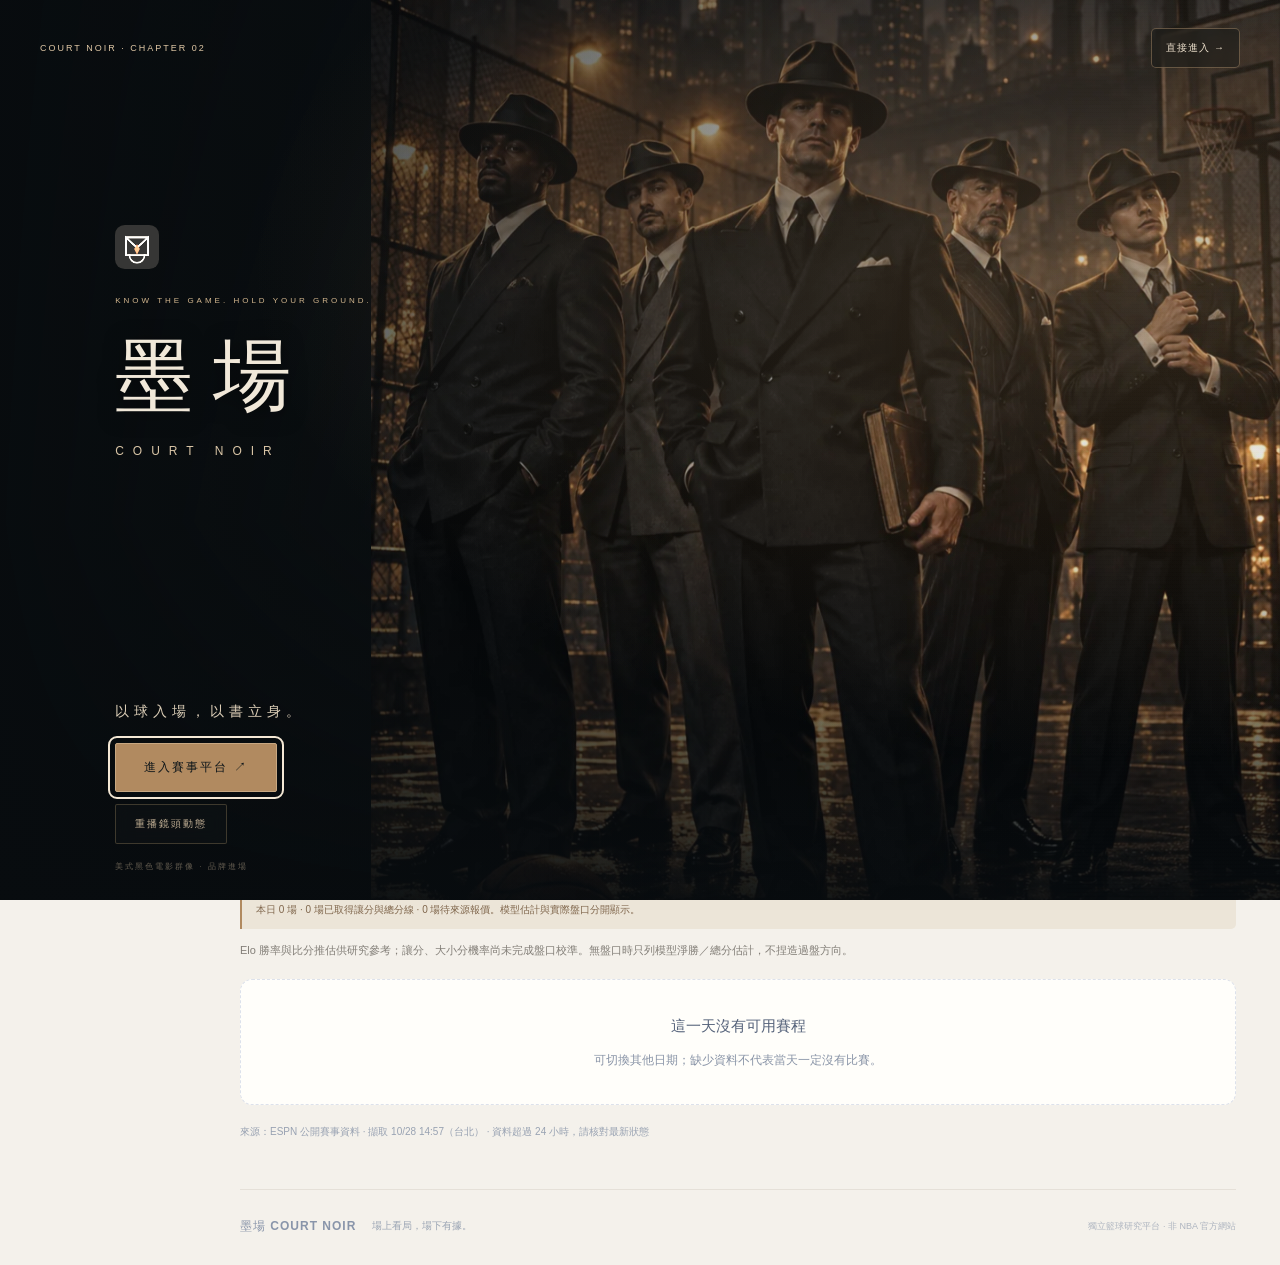
==== commit 8e27af55: "feat: dated lineup context, cached final details and October 28 public audit" ====
--- a/index.html
+++ b/index.html
@@ -7,9 +7,9 @@
   <meta name="description" content="墨場 COURT NOIR NBA 賽事研究平台。查看賽程、勝負與讓分大小分研究、封存預測成績、球隊及球員資料。">
   <link rel="icon" type="image/svg+xml" href="./assets/court-noir-mark.svg">
   <title>墨場 COURT NOIR｜NBA 賽事研究平台</title>
-  <link rel="stylesheet" href="./platform.css?v=20261028-cinema3">
+  <link rel="stylesheet" href="./platform.css?v=20261028-lineup1">
   <script src="./localization.js" defer></script>
-  <script src="./platform.js?v=20261028-cinema3" defer></script>
+  <script src="./platform.js?v=20261028-lineup1" defer></script>
 </head>
 <body>
 <section id="brand-intro" class="brand-intro cinematic-intro" role="dialog" aria-modal="true" aria-labelledby="intro-title" hidden>
@@ -41,7 +41,7 @@
     <div class="schedule-heading"><div><p class="eyebrow">PREGAME BRIEFING</p><h2 id="schedule-title">賽前預測</h2></div><div class="schedule-actions"><button id="go-today" class="text-button">今日賽果</button><button id="go-tomorrow" class="tomorrow-button">明日預測 ↗</button></div></div>
     <p id="selected-date-context" class="context-note"></p>
     <div id="schedule-dates" class="date-strip" aria-label="選擇比賽日期"></div>
-    <div class="filter-bar"><div id="forecast-models" class="segmented" aria-label="預測模型"><button data-model="elo" aria-pressed="true">Elo</button><button data-model="apex" aria-pressed="false">APEX</button><button data-model="ensemble" aria-pressed="false">Elo × APEX</button><button data-model="factor" aria-pressed="false">計分實驗</button></div><span id="game-count" class="quiet"></span></div>
+    <div class="filter-bar"><div id="forecast-models" class="segmented" aria-label="預測模型"><button data-model="elo" aria-pressed="true">Elo</button><button data-model="apex" aria-pressed="false">APEX</button><button data-model="ensemble" aria-pressed="false">Elo × APEX</button><button data-model="factor" aria-pressed="false">因子＋陣容</button></div><span id="game-count" class="quiet"></span></div>
     <div id="market-availability" class="market-availability" role="status"></div>
     <p class="context-note" id="model-context">Elo 勝率與比分推估供研究參考；讓分、大小分機率尚未完成盤口校準。</p>
     <div id="game-list" class="game-grid" aria-live="polite"></div>
@@ -66,6 +66,7 @@
     <div class="platform-intro"><span class="small-label">目前階段</span><h2>持續驗證的內測平台</h2><p>目前以 Elo 提供公開研究預測，APEX 與融合方案累積真實賽前證據後再評估。模型更新必須經驗證與人工審核，不會因少量比賽的短期成績自動升級。</p></div>
     <div class="section-heading"><h2>模型與整合狀態</h2><span class="quiet">如實呈現進度</span></div><div id="model-status" class="model-grid"></div>
     <div id="factor-overview" class="panel factor-overview"></div>
+    <div id="context-overview" class="panel factor-overview"></div>
     <div class="section-heading"><h2>資料如何持續累積</h2></div><div id="integration-summary" class="panel"></div>
     <div class="section-heading"><h2>資料與使用說明</h2></div><div class="panel text-panel"><h3>來源與更新</h3><p>公開賽程、球員比賽數據及傷停由現有資料收集流程更新；每個頁面標示擷取時間。私人模型進度以人工確認的彙總快照呈現，超過 24 小時會提醒重新核對。</p><h3>內測與後續服務</h3><p>目前未開放訂閱或收款。資料來源的商業使用與再散布權利仍須確認，完成授權及長期模型驗證後才適合提供付費服務。</p><h3>研究定位</h3><p>球員能力、預估上場時間和勝率屬於推估，不能視為已知事實；傷停未列名也不等於健康。任何模型均不保證賽果或收益。</p><div class="text-links"><a href="./research.html">完整研究紀錄 ↗</a><a href="https://official.nba.com/nba-injury-report-2026-27-season/" target="_blank" rel="noopener noreferrer">NBA 官方傷情報告 ↗</a></div></div>
     <div class="panel factor-research-entry"><span class="small-label">實測完成 · 實驗上線</span><h3>把球場線索，變成可核對的加減分。</h3><p>計數因子已完成歷史實測並以實驗模式上線，可查看每項加減分、基準比較與賽前封存；目前未取代 Elo 主模型。</p><a href="https://github.com/leonlin047/nba-paper-lab-web/blob/main/docs/COUNTABLE_FACTORS_RESEARCH_20261028.md">閱讀論文研究與評分卡草案 ↗</a></div>
--- a/platform.css
+++ b/platform.css
@@ -21,3 +21,5 @@
 @media(prefers-reduced-motion:reduce){.cinematic-intro *{animation:none!important}.cinematic-intro .cinema-image{transform:none}}
 
 .factor-ledger{font-size:11px;line-height:1.8;margin:16px 0;color:#7b6a54}.factor-ledger summary{cursor:pointer;color:#6a5138}.ledger-row{padding:16px 0;border-bottom:1px solid #e9e1d5}.ledger-row strong,.ledger-row small{display:block}.ledger-row small{font-size:9px;color:#a0907a}.ledger-row p{font-size:10px;margin:6px 0}
+
+.context-panel{margin:14px 20px 8px;padding:14px 0 0;border-top:1px solid #e6ded1;color:#82715a;font-size:11px;line-height:1.9}.context-panel summary{cursor:pointer;color:#735739;font-weight:650;font-size:11px}.context-panel .context-intro{font-size:10px;color:#8a7d68;margin:12px 0}.lineup-team{background:#f8f4ec;border-radius:7px;padding:12px;margin:10px 0}.lineup-team h4{margin:0 0 6px;color:#604c35;font-size:12px}.lineup-team p{font-size:10px;margin:5px 0}.context-panel small{display:block;color:#a0917a;font-size:8px;line-height:1.9;overflow-wrap:anywhere}.context-panel>h4{font-size:11px;margin:18px 0 7px}.context-panel>p{font-size:10px}.context-missing{color:#947a5c}.context-table{width:100%;border-collapse:collapse;font-size:10px;margin:13px 0;text-align:left}.context-table th{font-size:9px;font-weight:500;color:#aa9c87}.context-table td,.context-table th{padding:7px 2px;border-bottom:1px solid #ede6da}.context-table td:nth-child(2),.context-table td:nth-child(3){white-space:nowrap}dialog .context-panel{margin-left:0;margin-right:0}
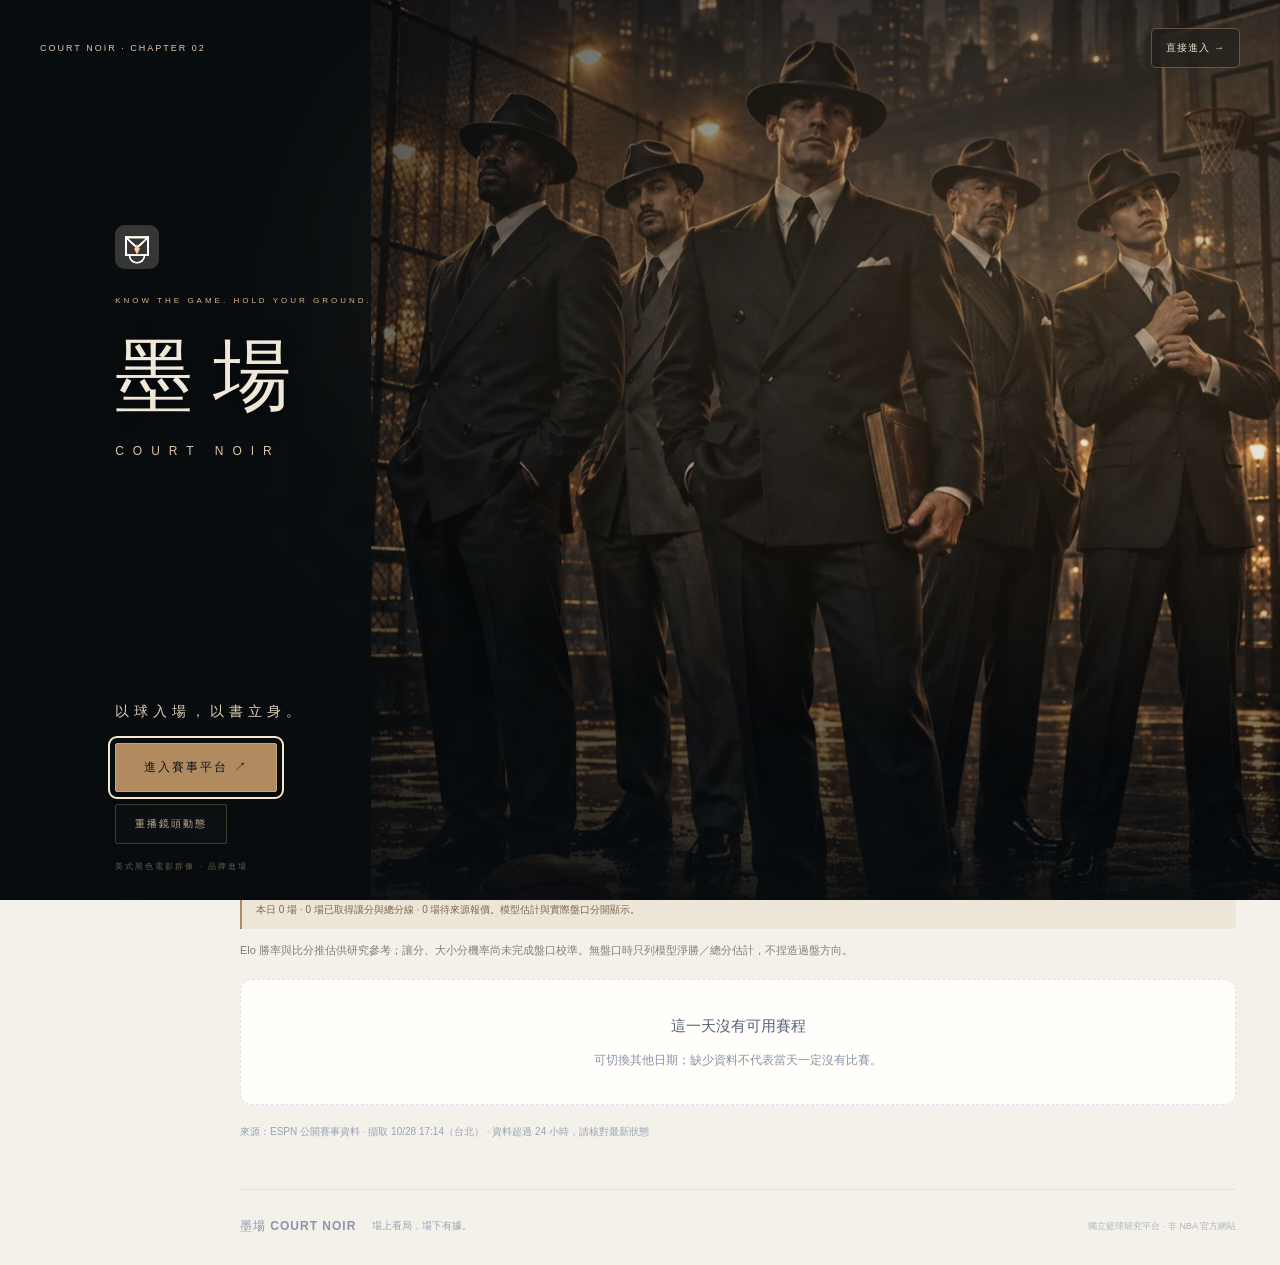
==== commit ce946b74: "feat: add calibrated CPU challenger and immutable prospective comparison" ====
--- a/index.html
+++ b/index.html
@@ -7,9 +7,9 @@
   <meta name="description" content="墨場 COURT NOIR NBA 賽事研究平台。查看賽程、勝負與讓分大小分研究、封存預測成績、球隊及球員資料。">
   <link rel="icon" type="image/svg+xml" href="./assets/court-noir-mark.svg">
   <title>墨場 COURT NOIR｜NBA 賽事研究平台</title>
-  <link rel="stylesheet" href="./platform.css?v=20261028-lineup1">
+  <link rel="stylesheet" href="./platform.css?v=20261029-gbdt1">
   <script src="./localization.js" defer></script>
-  <script src="./platform.js?v=20261028-lineup1" defer></script>
+  <script src="./platform.js?v=20261029-gbdt1" defer></script>
 </head>
 <body>
 <section id="brand-intro" class="brand-intro cinematic-intro" role="dialog" aria-modal="true" aria-labelledby="intro-title" hidden>
@@ -41,7 +41,7 @@
     <div class="schedule-heading"><div><p class="eyebrow">PREGAME BRIEFING</p><h2 id="schedule-title">賽前預測</h2></div><div class="schedule-actions"><button id="go-today" class="text-button">今日賽果</button><button id="go-tomorrow" class="tomorrow-button">明日預測 ↗</button></div></div>
     <p id="selected-date-context" class="context-note"></p>
     <div id="schedule-dates" class="date-strip" aria-label="選擇比賽日期"></div>
-    <div class="filter-bar"><div id="forecast-models" class="segmented" aria-label="預測模型"><button data-model="elo" aria-pressed="true">Elo</button><button data-model="apex" aria-pressed="false">APEX</button><button data-model="ensemble" aria-pressed="false">Elo × APEX</button><button data-model="factor" aria-pressed="false">因子＋陣容</button></div><span id="game-count" class="quiet"></span></div>
+    <div class="filter-bar"><div id="forecast-models" class="segmented" aria-label="預測模型"><button data-model="elo" aria-pressed="true">Elo</button><button data-model="apex" aria-pressed="false">APEX</button><button data-model="ensemble" aria-pressed="false">Elo × APEX</button><button data-model="factor" aria-pressed="false">因子＋陣容</button><button data-model="gbdt" aria-pressed="false">CPU 樹模型</button></div><span id="game-count" class="quiet"></span></div>
     <div id="market-availability" class="market-availability" role="status"></div>
     <p class="context-note" id="model-context">Elo 勝率與比分推估供研究參考；讓分、大小分機率尚未完成盤口校準。</p>
     <div id="game-list" class="game-grid" aria-live="polite"></div>
@@ -50,7 +50,7 @@
   <section id="page-results" class="page" hidden>
     <div class="page-heading"><div><p class="eyebrow">PREDICTION RECORD</p><h1>預測成績</h1><p class="subtitle">看得見當時的判斷，也核對最後的結果。</p></div></div>
     <div class="notice"><strong>先看紀錄，再談準確率</strong><p id="audit-scope">正在讀取封存紀錄…</p></div>
-    <div class="filter-bar results-filters"><label>日期<select id="result-day" aria-label="核對日期"></select></label><label>模型<select id="result-model"><option value="elo">Elo 封存核對</option><option value="apex">APEX 真實賽前</option><option value="ensemble">Elo × APEX 真實賽前</option><option value="online">增量模型真實賽前</option><option value="factor">計分因子：實測與前瞻</option></select></label><label>項目<select id="result-market"><option value="all">全部項目</option><option value="moneyline">勝負</option><option value="spread">讓分／受讓</option><option value="total">大小分</option></select></label></div>
+    <div class="filter-bar results-filters"><label>日期<select id="result-day" aria-label="核對日期"></select></label><label>模型<select id="result-model"><option value="elo">Elo 封存核對</option><option value="apex">APEX 真實賽前</option><option value="ensemble">Elo × APEX 真實賽前</option><option value="online">增量模型真實賽前</option><option value="factor">計分因子：賽前封存</option><option value="gbdt">CPU 樹模型：候選實測</option></select></label><label>項目<select id="result-market"><option value="all">全部項目</option><option value="moneyline">勝負</option><option value="spread">讓分／受讓</option><option value="total">大小分</option></select></label></div>
     <div id="result-metrics" class="metric-grid"></div>
     <div class="section-heading"><h2>逐場核對</h2><span class="quiet" id="result-count"></span></div>
     <div id="result-list" aria-live="polite"></div>
@@ -65,6 +65,7 @@
     <div class="page-heading"><div><p class="eyebrow">ABOUT COURT NOIR</p><h1>用紀錄，建立信任。</h1><p class="subtitle">一個把預測、資料與驗證放在同一條脈絡的籃球分析平台。</p></div></div>
     <div class="platform-intro"><span class="small-label">目前階段</span><h2>持續驗證的內測平台</h2><p>目前以 Elo 提供公開研究預測，APEX 與融合方案累積真實賽前證據後再評估。模型更新必須經驗證與人工審核，不會因少量比賽的短期成績自動升級。</p></div>
     <div class="section-heading"><h2>模型與整合狀態</h2><span class="quiet">如實呈現進度</span></div><div id="model-status" class="model-grid"></div>
+    <div id="gbdt-overview" class="panel factor-overview"></div>
     <div id="factor-overview" class="panel factor-overview"></div>
     <div id="context-overview" class="panel factor-overview"></div>
     <div class="section-heading"><h2>資料如何持續累積</h2></div><div id="integration-summary" class="panel"></div>
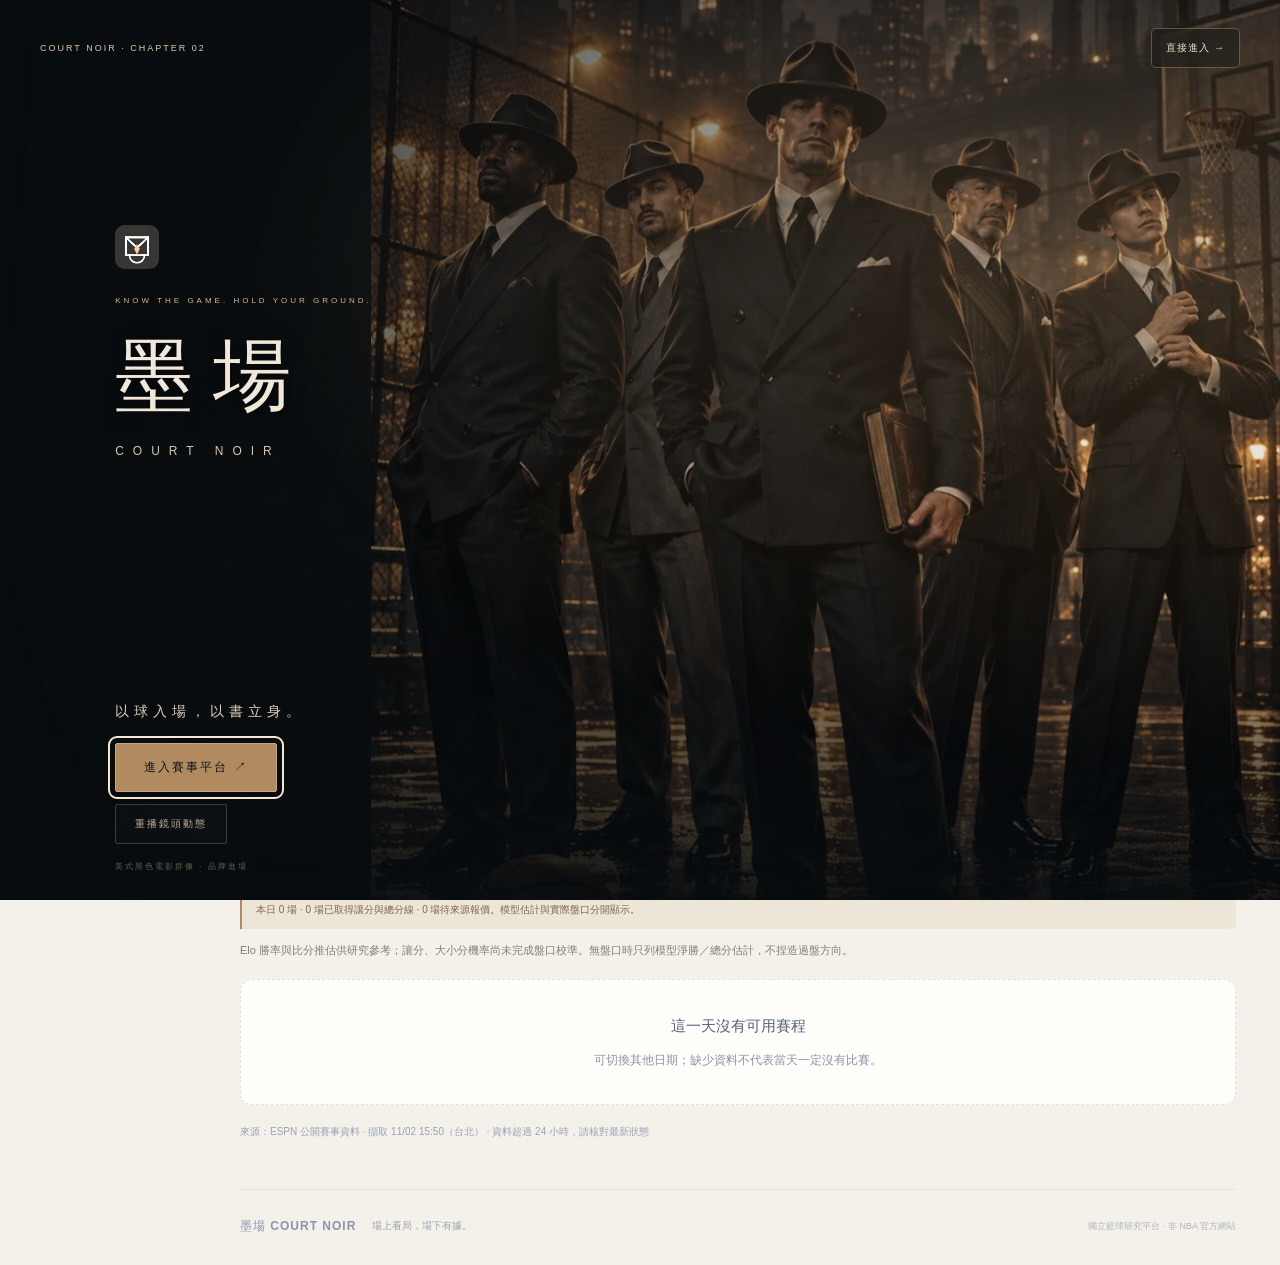
==== commit a6063475: "feat: integrate calibrated model hub and independent market/result ledgers" ====
--- a/index.html
+++ b/index.html
@@ -7,9 +7,9 @@
   <meta name="description" content="墨場 COURT NOIR NBA 賽事研究平台。查看賽程、勝負與讓分大小分研究、封存預測成績、球隊及球員資料。">
   <link rel="icon" type="image/svg+xml" href="./assets/court-noir-mark.svg">
   <title>墨場 COURT NOIR｜NBA 賽事研究平台</title>
-  <link rel="stylesheet" href="./platform.css?v=20261029-gbdt1">
+  <link rel="stylesheet" href="./platform.css?v=20261102-hub1">
   <script src="./localization.js" defer></script>
-  <script src="./platform.js?v=20261029-gbdt1" defer></script>
+  <script src="./platform.js?v=20261102-hub1" defer></script>
 </head>
 <body>
 <section id="brand-intro" class="brand-intro cinematic-intro" role="dialog" aria-modal="true" aria-labelledby="intro-title" hidden>
@@ -41,7 +41,7 @@
     <div class="schedule-heading"><div><p class="eyebrow">PREGAME BRIEFING</p><h2 id="schedule-title">賽前預測</h2></div><div class="schedule-actions"><button id="go-today" class="text-button">今日賽果</button><button id="go-tomorrow" class="tomorrow-button">明日預測 ↗</button></div></div>
     <p id="selected-date-context" class="context-note"></p>
     <div id="schedule-dates" class="date-strip" aria-label="選擇比賽日期"></div>
-    <div class="filter-bar"><div id="forecast-models" class="segmented" aria-label="預測模型"><button data-model="elo" aria-pressed="true">Elo</button><button data-model="apex" aria-pressed="false">APEX</button><button data-model="ensemble" aria-pressed="false">Elo × APEX</button><button data-model="factor" aria-pressed="false">因子＋陣容</button><button data-model="gbdt" aria-pressed="false">CPU 樹模型</button></div><span id="game-count" class="quiet"></span></div>
+    <div class="filter-bar"><div id="forecast-models" class="segmented" aria-label="預測模型"><button data-model="elo" aria-pressed="true">Elo</button><button data-model="apex" aria-pressed="false">APEX</button><button data-model="ensemble" aria-pressed="false">融合候選</button><button data-model="factor" aria-pressed="false">因子＋陣容</button><button data-model="gbdt" aria-pressed="false">CPU 樹模型</button></div><span id="game-count" class="quiet"></span></div>
     <div id="market-availability" class="market-availability" role="status"></div>
     <p class="context-note" id="model-context">Elo 勝率與比分推估供研究參考；讓分、大小分機率尚未完成盤口校準。</p>
     <div id="game-list" class="game-grid" aria-live="polite"></div>
@@ -50,7 +50,8 @@
   <section id="page-results" class="page" hidden>
     <div class="page-heading"><div><p class="eyebrow">PREDICTION RECORD</p><h1>預測成績</h1><p class="subtitle">看得見當時的判斷，也核對最後的結果。</p></div></div>
     <div class="notice"><strong>先看紀錄，再談準確率</strong><p id="audit-scope">正在讀取封存紀錄…</p></div>
-    <div class="filter-bar results-filters"><label>日期<select id="result-day" aria-label="核對日期"></select></label><label>模型<select id="result-model"><option value="elo">Elo 封存核對</option><option value="apex">APEX 真實賽前</option><option value="ensemble">Elo × APEX 真實賽前</option><option value="online">增量模型真實賽前</option><option value="factor">計分因子：賽前封存</option><option value="gbdt">CPU 樹模型：候選實測</option></select></label><label>項目<select id="result-market"><option value="all">全部項目</option><option value="moneyline">勝負</option><option value="spread">讓分／受讓</option><option value="total">大小分</option></select></label></div>
+    <div class="filter-bar results-filters"><label>日期<select id="result-day" aria-label="核對日期"></select></label><label>模型<select id="result-model"><option value="elo">Elo 封存核對</option><option value="apex">APEX 真實賽前</option><option value="ensemble">融合候選：真實賽前</option><option value="online">增量模型真實賽前</option><option value="factor">計分因子：賽前封存</option><option value="gbdt">CPU 樹模型：候選實測</option></select></label><label>項目<select id="result-market"><option value="all">全部項目</option><option value="moneyline">勝負</option><option value="spread">讓分／受讓</option><option value="total">大小分</option></select></label></div>
+    <p id="result-freshness" class="source-line" role="status"></p>
     <div id="result-metrics" class="metric-grid"></div>
     <div class="section-heading"><h2>逐場核對</h2><span class="quiet" id="result-count"></span></div>
     <div id="result-list" aria-live="polite"></div>
@@ -65,6 +66,7 @@
     <div class="page-heading"><div><p class="eyebrow">ABOUT COURT NOIR</p><h1>用紀錄，建立信任。</h1><p class="subtitle">一個把預測、資料與驗證放在同一條脈絡的籃球分析平台。</p></div></div>
     <div class="platform-intro"><span class="small-label">目前階段</span><h2>持續驗證的內測平台</h2><p>目前以 Elo 提供公開研究預測，APEX 與融合方案累積真實賽前證據後再評估。模型更新必須經驗證與人工審核，不會因少量比賽的短期成績自動升級。</p></div>
     <div class="section-heading"><h2>模型與整合狀態</h2><span class="quiet">如實呈現進度</span></div><div id="model-status" class="model-grid"></div>
+    <div id="model-hub-overview" class="panel factor-overview"></div>
     <div id="gbdt-overview" class="panel factor-overview"></div>
     <div id="factor-overview" class="panel factor-overview"></div>
     <div id="context-overview" class="panel factor-overview"></div>
